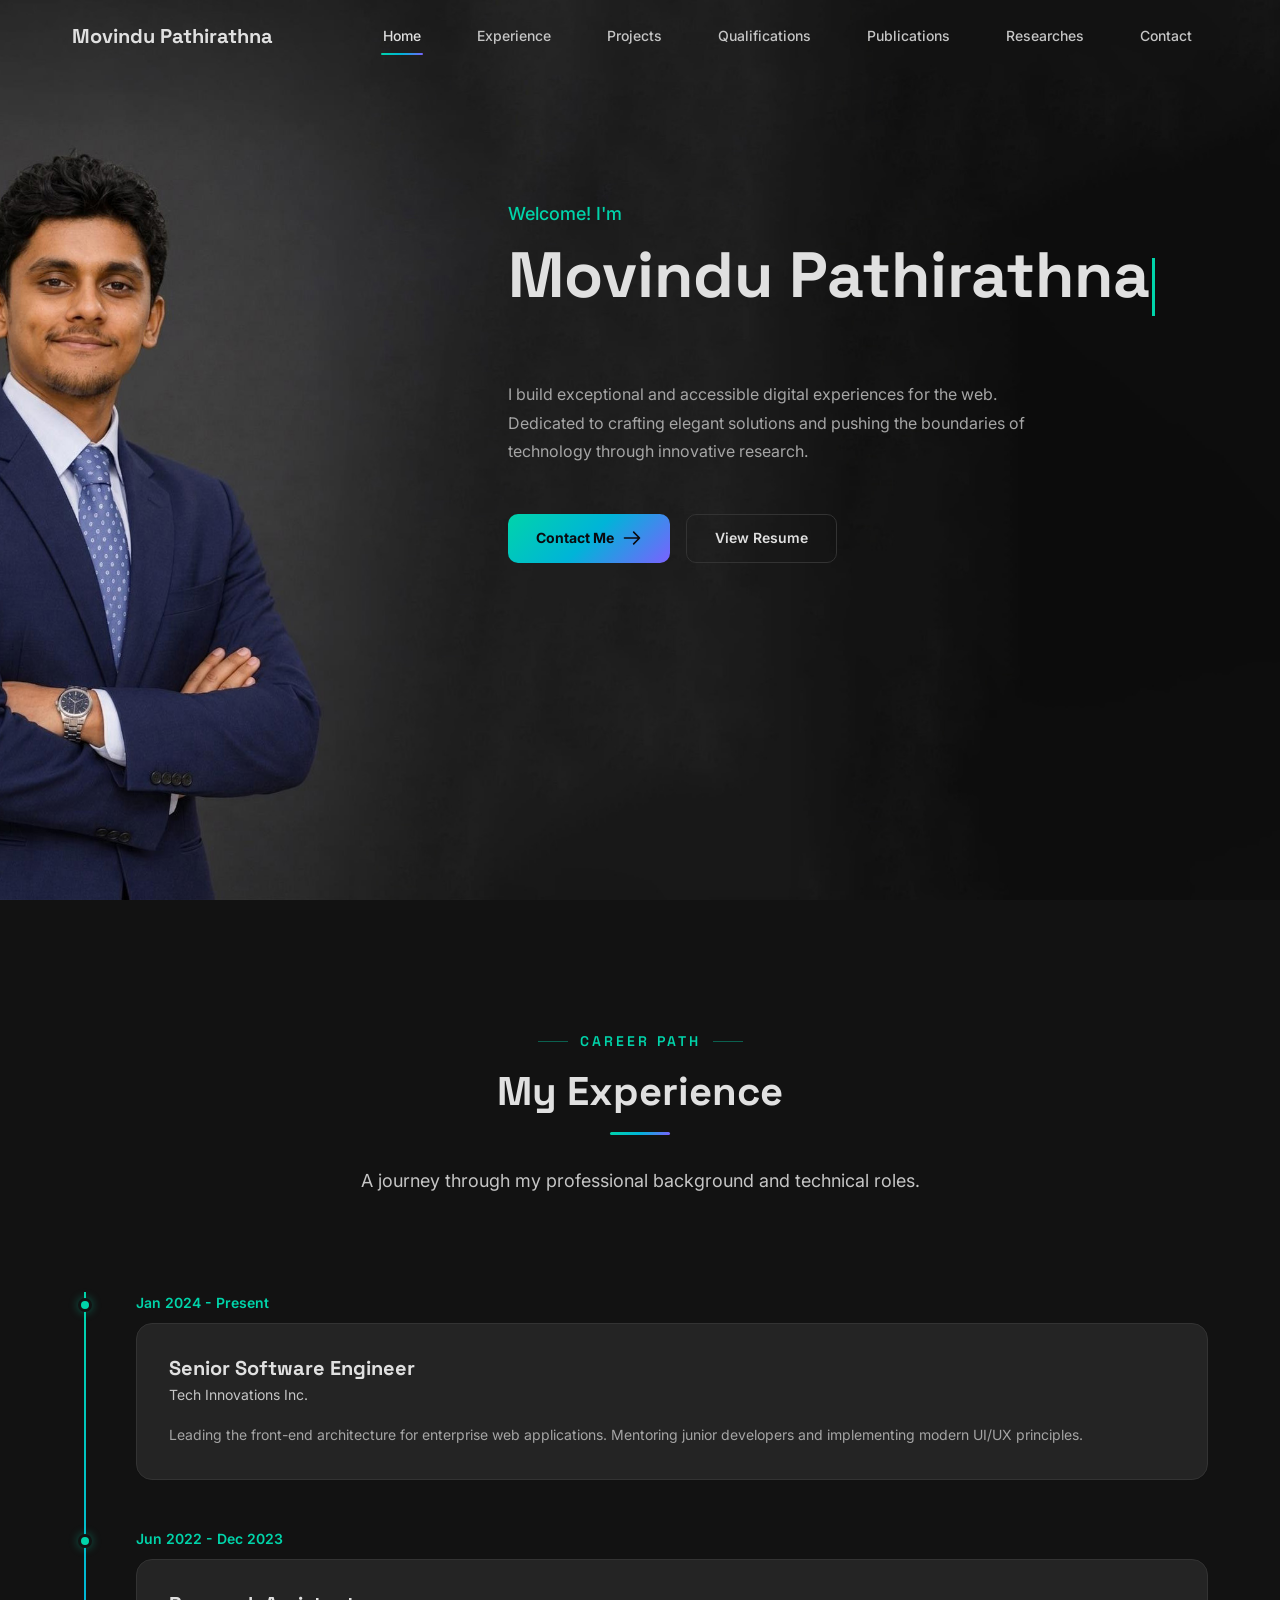
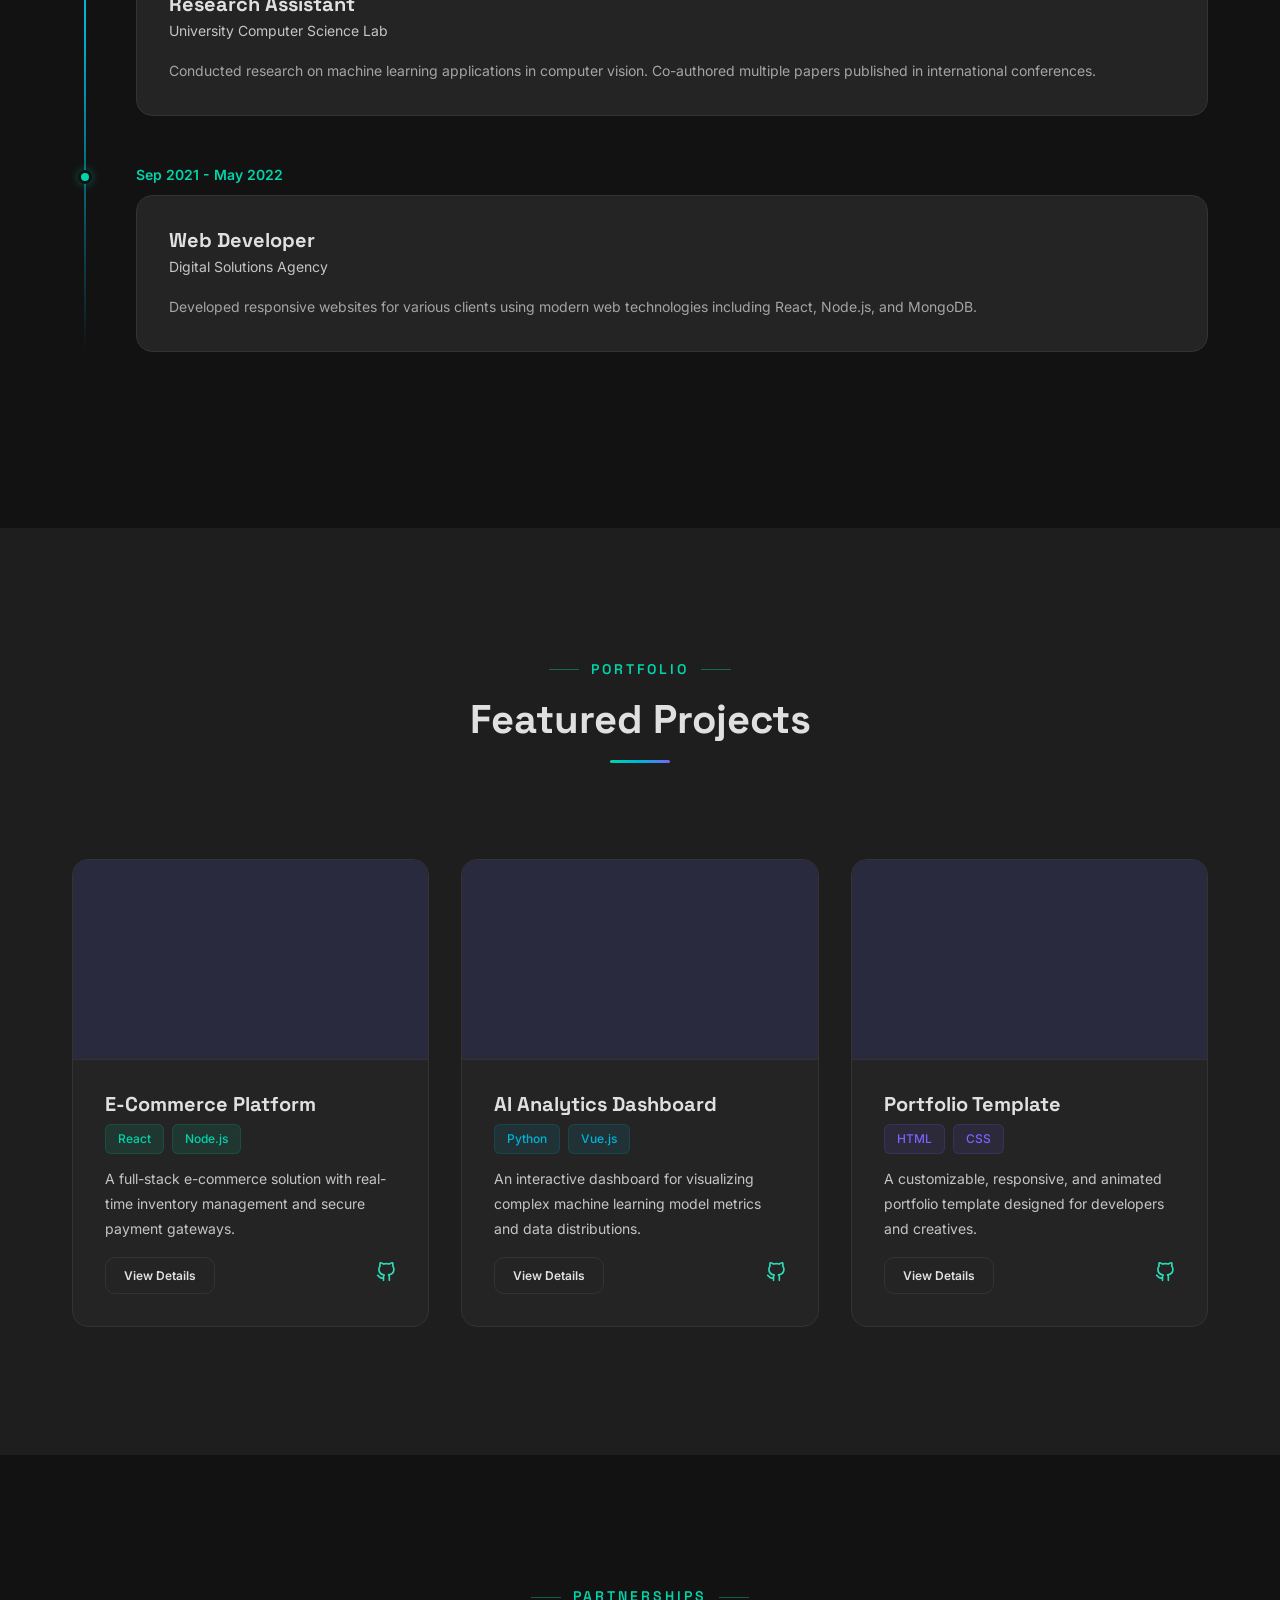
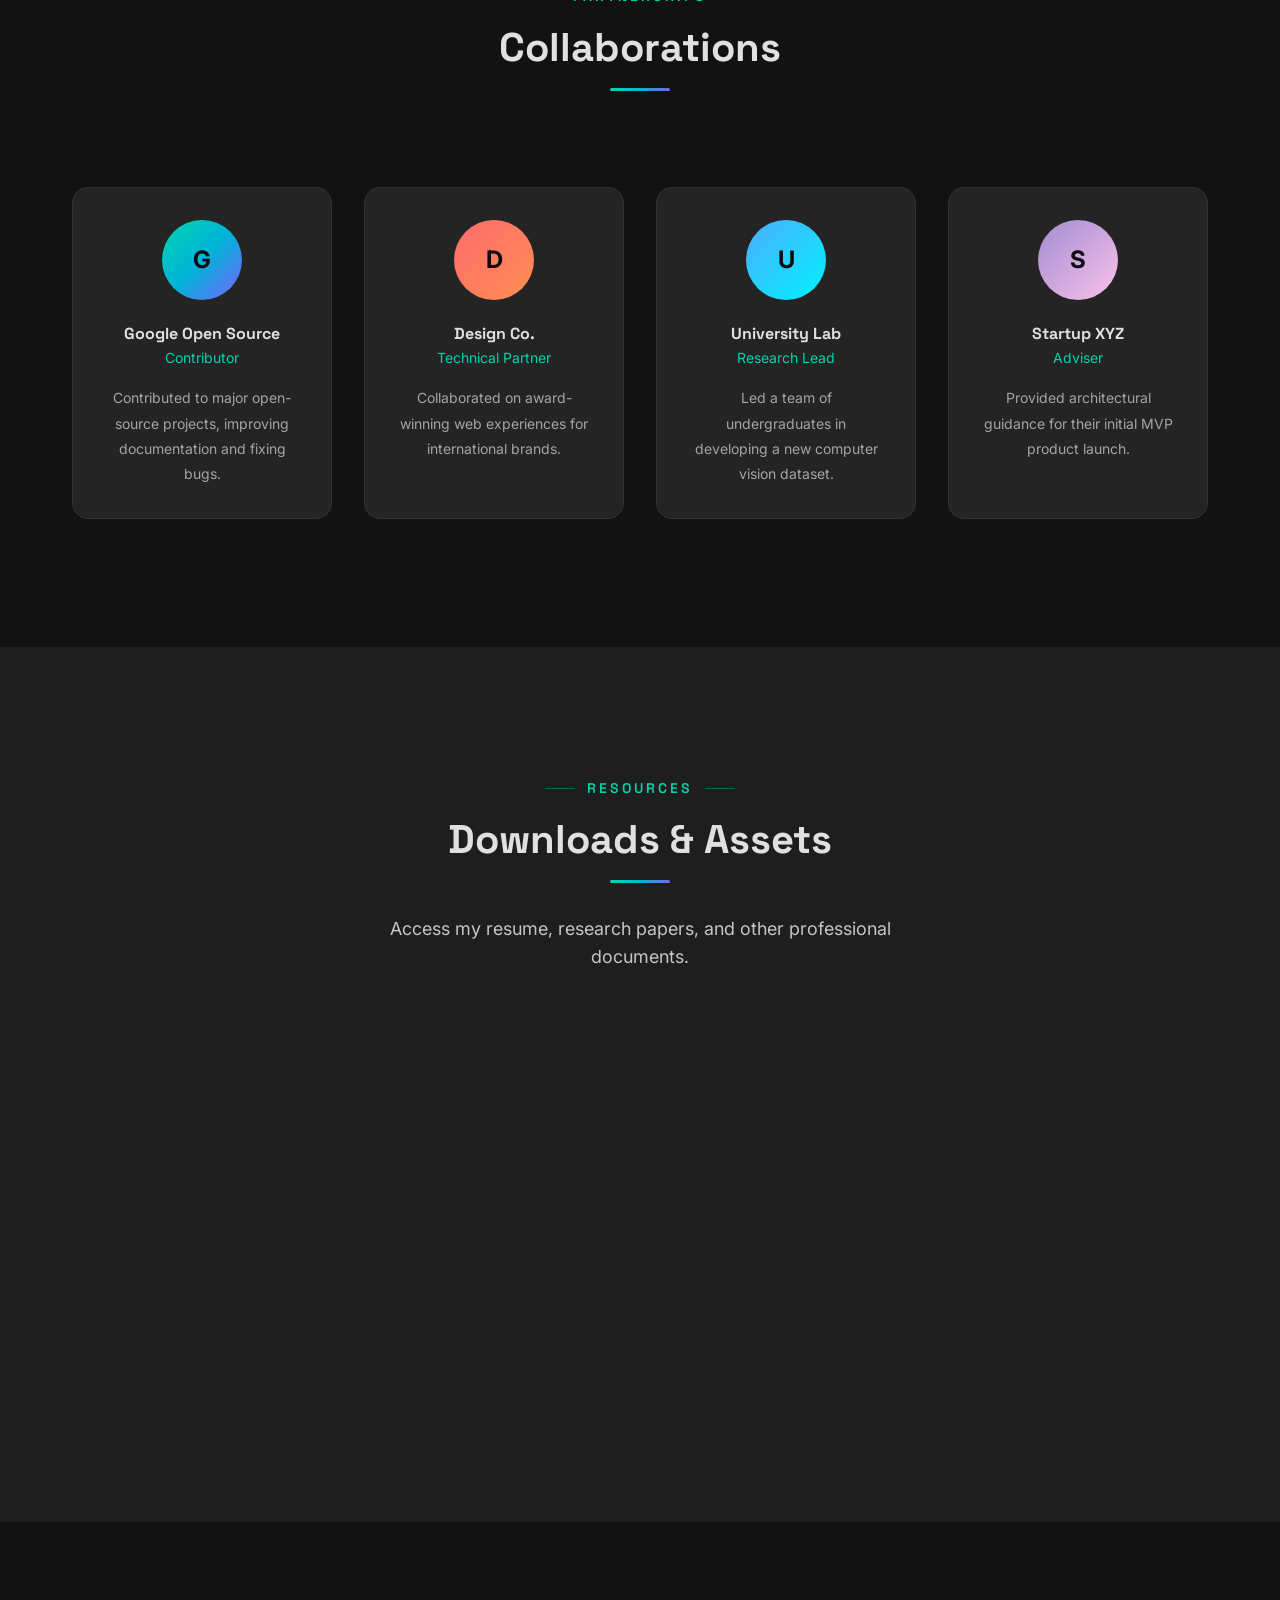
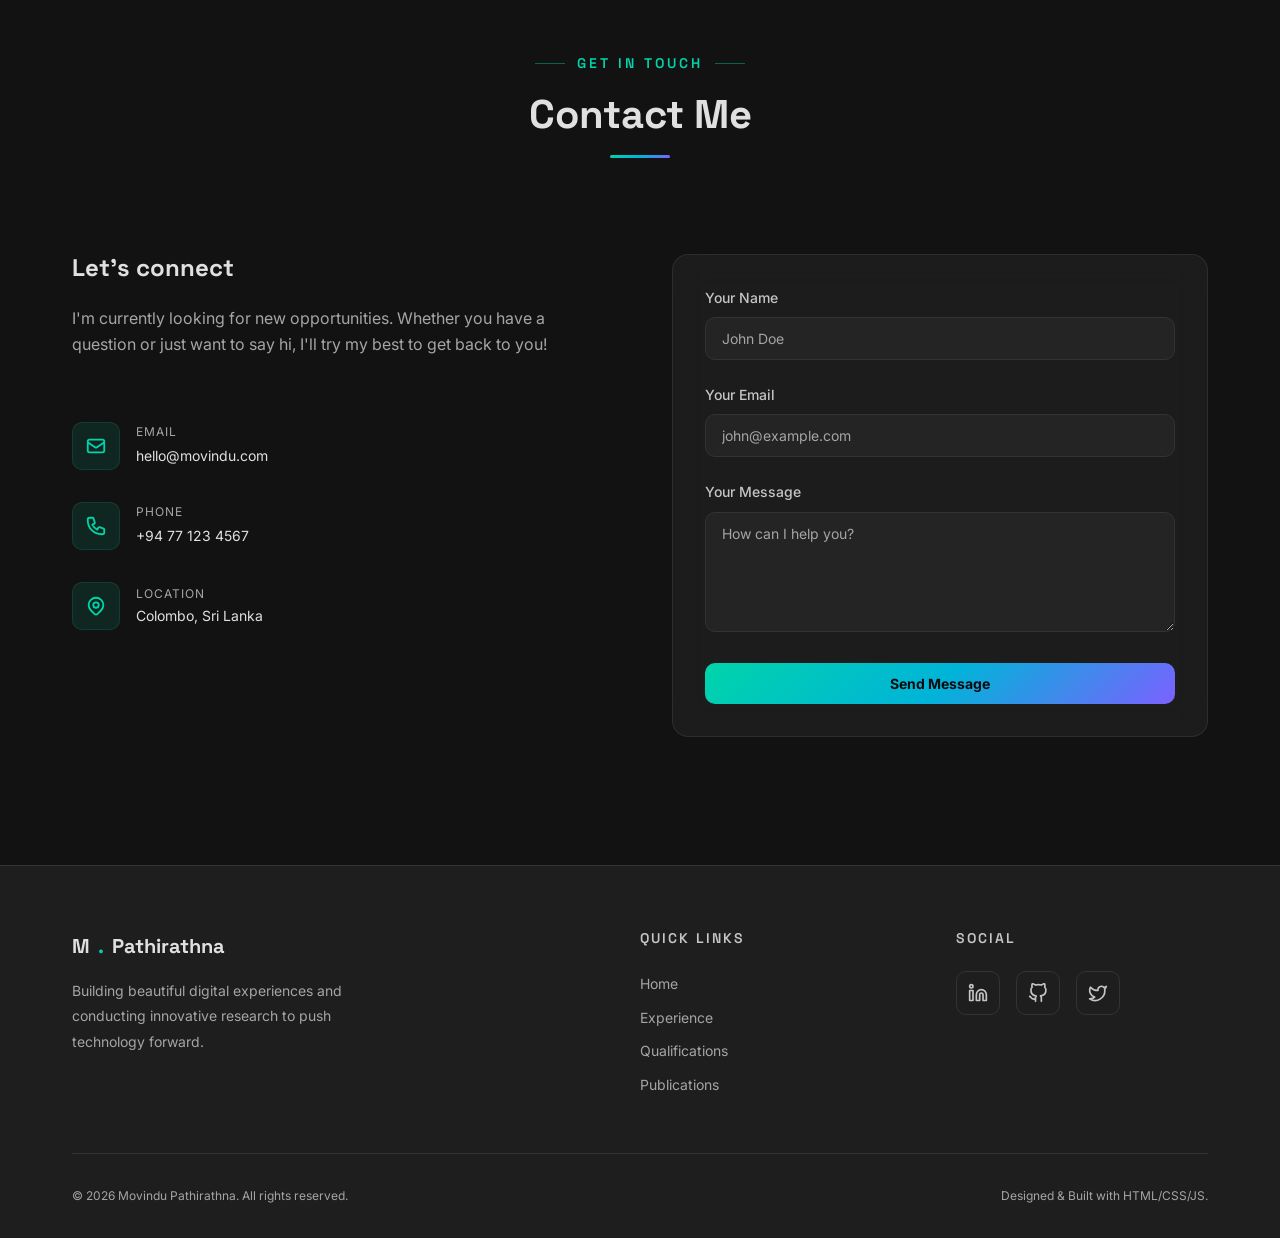
==== index.html @ 027b83a5 "1st commit" ====
<!DOCTYPE html>
<html lang="en">

<head>
    <meta charset="UTF-8">
    <meta name="viewport" content="width=device-width, initial-scale=1.0">
    <meta name="description" content="Movindu Pathirathna - Personal Portfolio">
    <title>MovinduPathirathna.me</title>

    <link rel="stylesheet" href="css/style.css">
    <link rel="stylesheet" href="css/animations.css">
    <link rel="stylesheet" href="css/responsive.css">
</head>

<body>
    <!-- Page Transition Overlay -->
    <div class="page-transition"></div>

    <!-- Navigation -->
    <nav class="navbar">
        <div class="container">
            <a href="index.html" class="nav-logo">
                Movindu Pathirathna
            </a>

            <div class="nav-links">
                <a href="#home" class="nav-link active">Home</a>
                <a href="#experience" class="nav-link">Experience</a>
                <a href="#projects" class="nav-link">Projects</a>
                <a href="qualifications.html" class="nav-link">Qualifications</a>
                <a href="publications.html" class="nav-link">Publications</a>
                <a href="researches.html" class="nav-link">Researches</a>
                <a href="#contact" class="nav-link">Contact</a>
            </div>

            <div class="nav-hamburger">
                <span></span>
                <span></span>
                <span></span>
            </div>
        </div>
    </nav>

    <!-- Mobile Navigation Menu -->
    <div class="nav-mobile">
        <a href="#home" class="nav-link">Home</a>
        <a href="#experience" class="nav-link">Experience</a>
        <a href="#projects" class="nav-link">Projects</a>
        <a href="qualifications.html" class="nav-link">Qualifications</a>
        <a href="publications.html" class="nav-link">Publications</a>
        <a href="researches.html" class="nav-link">Researches</a>
        <a href="#contact" class="nav-link">Contact</a>
    </div>

    <!-- Hero Section -->
    <section id="home" class="hero">
        <div class="container">

            <div class="hero-content">
                <div class="hero-greeting hero-entrance hero-entrance-delay-1">
                    Welcome! I'm
                </div>
                <h1 class="hero-name hero-entrance hero-entrance-delay-2">
                    <span class="typewriter" data-text="Movindu Pathirathna">Movindu<br> Pathirathna</span><span
                        class="cursor"></span>
                </h1>
                <h2 class="hero-tagline hero-entrance hero-entrance-delay-3 shimmer-text">
                    Software Engineer & Researcher
                </h2>
                <p class="hero-description hero-entrance hero-entrance-delay-4">
                    I build exceptional and accessible digital experiences for the web. Dedicated to crafting elegant
                    solutions and pushing the boundaries of technology through innovative research.
                </p>
                <div class="hero-actions hero-entrance hero-entrance-delay-5">
                    <a href="#contact" class="btn btn-primary">
                        Contact Me
                        <svg xmlns="http://www.w3.org/2000/svg" fill="none" viewBox="0 0 24 24" stroke="currentColor"
                            width="20" height="20">
                            <path stroke-linecap="round" stroke-linejoin="round" stroke-width="2"
                                d="M14 5l7 7m0 0l-7 7m7-7H3" />
                        </svg>
                    </a>
                    <a href="#downloads" class="btn btn-outline">
                        View Resume
                    </a>
                </div>
            </div>
        </div>
    </section>

    <!-- Experience Section -->
    <section id="experience" class="section">
        <div class="container">
            <div class="section-header reveal">
                <span class="section-label">Career Path</span>
                <h2 class="section-title">My Experience</h2>
                <div class="section-divider"></div>
                <p class="section-subtitle">A journey through my professional background and technical roles.</p>
            </div>

            <div class="timeline">
                <div class="timeline-item reveal delay-1">
                    <div class="timeline-dot"></div>
                    <div class="timeline-date">Jan 2024 - Present</div>
                    <div class="timeline-card glass-card">
                        <h3>Senior Software Engineer</h3>
                        <div class="subtitle">Tech Innovations Inc.</div>
                        <p>Leading the front-end architecture for enterprise web applications. Mentoring junior
                            developers and implementing modern UI/UX principles.</p>
                    </div>
                </div>

                <div class="timeline-item reveal delay-2">
                    <div class="timeline-dot"></div>
                    <div class="timeline-date">Jun 2022 - Dec 2023</div>
                    <div class="timeline-card glass-card">
                        <h3>Research Assistant</h3>
                        <div class="subtitle">University Computer Science Lab</div>
                        <p>Conducted research on machine learning applications in computer vision. Co-authored multiple
                            papers published in international conferences.</p>
                    </div>
                </div>

                <div class="timeline-item reveal delay-3">
                    <div class="timeline-dot"></div>
                    <div class="timeline-date">Sep 2021 - May 2022</div>
                    <div class="timeline-card glass-card">
                        <h3>Web Developer</h3>
                        <div class="subtitle">Digital Solutions Agency</div>
                        <p>Developed responsive websites for various clients using modern web technologies including
                            React, Node.js, and MongoDB.</p>
                    </div>
                </div>
            </div>
        </div>
    </section>

    <!-- Projects Section -->
    <section id="projects" class="section" style="background: var(--bg-secondary)">
        <div class="container">
            <div class="section-header reveal">
                <span class="section-label">Portfolio</span>
                <h2 class="section-title">Featured Projects</h2>
                <div class="section-divider"></div>
            </div>

            <div class="grid-3">
                <div class="project-card reveal delay-1">
                    <div class="project-card-image" style="background: #2a2a3e;"></div>
                    <div class="project-card-body">
                        <h3>E-Commerce Platform</h3>
                        <div class="tags" style="margin-bottom: 12px;">
                            <span class="tag">React</span>
                            <span class="tag">Node.js</span>
                        </div>
                        <p>A full-stack e-commerce solution with real-time inventory management and secure payment
                            gateways.</p>
                        <div class="project-card-footer">
                            <a href="#" class="btn btn-sm btn-outline">View Details</a>
                            <a href="#" class="text-accent" title="GitHub"><svg xmlns="http://www.w3.org/2000/svg"
                                    width="20" height="20" viewBox="0 0 24 24" fill="none" stroke="currentColor"
                                    stroke-width="2" stroke-linecap="round" stroke-linejoin="round">
                                    <path
                                        d="M9 19c-5 1.5-5-2.5-7-3m14 6v-3.87a3.37 3.37 0 0 0-.94-2.61c3.14-.35 6.44-1.54 6.44-7A5.44 5.44 0 0 0 20 4.77 5.07 5.07 0 0 0 19.91 1S18.73.65 16 2.48a13.38 13.38 0 0 0-7 0C6.27.65 5.09 1 5.09 1A5.07 5.07 0 0 0 5 4.77a5.44 5.44 0 0 0-1.5 3.78c0 5.42 3.3 6.61 6.44 7A3.37 3.37 0 0 0 9 18.13V22">
                                    </path>
                                </svg></a>
                        </div>
                    </div>
                </div>

                <div class="project-card reveal delay-2">
                    <div class="project-card-image" style="background: #2a2a3e;"></div>
                    <div class="project-card-body">
                        <h3>AI Analytics Dashboard</h3>
                        <div class="tags" style="margin-bottom: 12px;">
                            <span class="tag tag-secondary">Python</span>
                            <span class="tag tag-secondary">Vue.js</span>
                        </div>
                        <p>An interactive dashboard for visualizing complex machine learning model metrics and data
                            distributions.</p>
                        <div class="project-card-footer">
                            <a href="#" class="btn btn-sm btn-outline">View Details</a>
                            <a href="#" class="text-accent" title="GitHub"><svg xmlns="http://www.w3.org/2000/svg"
                                    width="20" height="20" viewBox="0 0 24 24" fill="none" stroke="currentColor"
                                    stroke-width="2" stroke-linecap="round" stroke-linejoin="round">
                                    <path
                                        d="M9 19c-5 1.5-5-2.5-7-3m14 6v-3.87a3.37 3.37 0 0 0-.94-2.61c3.14-.35 6.44-1.54 6.44-7A5.44 5.44 0 0 0 20 4.77 5.07 5.07 0 0 0 19.91 1S18.73.65 16 2.48a13.38 13.38 0 0 0-7 0C6.27.65 5.09 1 5.09 1A5.07 5.07 0 0 0 5 4.77a5.44 5.44 0 0 0-1.5 3.78c0 5.42 3.3 6.61 6.44 7A3.37 3.37 0 0 0 9 18.13V22">
                                    </path>
                                </svg></a>
                        </div>
                    </div>
                </div>

                <div class="project-card reveal delay-3">
                    <div class="project-card-image" style="background: #2a2a3e;"></div>
                    <div class="project-card-body">
                        <h3>Portfolio Template</h3>
                        <div class="tags" style="margin-bottom: 12px;">
                            <span class="tag tag-tertiary">HTML</span>
                            <span class="tag tag-tertiary">CSS</span>
                        </div>
                        <p>A customizable, responsive, and animated portfolio template designed for developers and
                            creatives.</p>
                        <div class="project-card-footer">
                            <a href="#" class="btn btn-sm btn-outline">View Details</a>
                            <a href="#" class="text-accent" title="GitHub"><svg xmlns="http://www.w3.org/2000/svg"
                                    width="20" height="20" viewBox="0 0 24 24" fill="none" stroke="currentColor"
                                    stroke-width="2" stroke-linecap="round" stroke-linejoin="round">
                                    <path
                                        d="M9 19c-5 1.5-5-2.5-7-3m14 6v-3.87a3.37 3.37 0 0 0-.94-2.61c3.14-.35 6.44-1.54 6.44-7A5.44 5.44 0 0 0 20 4.77 5.07 5.07 0 0 0 19.91 1S18.73.65 16 2.48a13.38 13.38 0 0 0-7 0C6.27.65 5.09 1 5.09 1A5.07 5.07 0 0 0 5 4.77a5.44 5.44 0 0 0-1.5 3.78c0 5.42 3.3 6.61 6.44 7A3.37 3.37 0 0 0 9 18.13V22">
                                    </path>
                                </svg></a>
                        </div>
                    </div>
                </div>
            </div>
        </div>
    </section>

    <!-- Collaborations Section -->
    <section id="collaborations" class="section">
        <div class="container">
            <div class="section-header reveal">
                <span class="section-label">Partnerships</span>
                <h2 class="section-title">Collaborations</h2>
                <div class="section-divider"></div>
            </div>

            <div class="grid-4">
                <div class="collab-card reveal delay-1">
                    <div class="collab-avatar">G</div>
                    <h4>Google Open Source</h4>
                    <div class="role">Contributor</div>
                    <p>Contributed to major open-source projects, improving documentation and fixing bugs.</p>
                </div>
                <div class="collab-card reveal delay-2">
                    <div class="collab-avatar" style="background: linear-gradient(135deg, #FF6B6B, #FF8E53)">D</div>
                    <h4>Design Co.</h4>
                    <div class="role">Technical Partner</div>
                    <p>Collaborated on award-winning web experiences for international brands.</p>
                </div>
                <div class="collab-card reveal delay-3">
                    <div class="collab-avatar" style="background: linear-gradient(135deg, #4facfe, #00f2fe)">U</div>
                    <h4>University Lab</h4>
                    <div class="role">Research Lead</div>
                    <p>Led a team of undergraduates in developing a new computer vision dataset.</p>
                </div>
                <div class="collab-card reveal delay-4">
                    <div class="collab-avatar" style="background: linear-gradient(135deg, #a18cd1, #fbc2eb)">S</div>
                    <h4>Startup XYZ</h4>
                    <div class="role">Adviser</div>
                    <p>Provided architectural guidance for their initial MVP product launch.</p>
                </div>
            </div>
        </div>
    </section>

    <!-- Downloads Section -->
    <section id="downloads" class="section" style="background: var(--bg-secondary)">
        <div class="container">
            <div class="section-header reveal">
                <span class="section-label">Resources</span>
                <h2 class="section-title">Downloads & Assets</h2>
                <div class="section-divider"></div>
                <p class="section-subtitle">Access my resume, research papers, and other professional documents.</p>
            </div>

            <div class="downloads-grid" id="downloads-list">
                <!-- Populated by JS -->
            </div>
        </div>
    </section>

    <!-- Contact Section -->
    <section id="contact" class="section">
        <div class="container">
            <div class="section-header reveal">
                <span class="section-label">Get In Touch</span>
                <h2 class="section-title">Contact Me</h2>
                <div class="section-divider"></div>
            </div>

            <div class="contact-grid">
                <div class="contact-info reveal-left">
                    <h3 style="font-size: var(--fs-xl); margin-bottom: var(--space-lg);">Let's connect</h3>
                    <p style="color: var(--text-muted); margin-bottom: var(--space-2xl);">
                        I'm currently looking for new opportunities. Whether you have a question or just want to say hi,
                        I'll try my best to get back to you!
                    </p>

                    <div class="contact-info-item">
                        <div class="contact-icon">
                            <svg xmlns="http://www.w3.org/2000/svg" fill="none" viewBox="0 0 24 24"
                                stroke="currentColor">
                                <path stroke-linecap="round" stroke-linejoin="round" stroke-width="2"
                                    d="M3 8l7.89 5.26a2 2 0 002.22 0L21 8M5 19h14a2 2 0 002-2V7a2 2 0 00-2-2H5a2 2 0 00-2 2v10a2 2 0 002 2z" />
                            </svg>
                        </div>
                        <div>
                            <div class="label">Email</div>
                            <a href="mailto:hello@movindu.com" class="value slide-underline">hello@movindu.com</a>
                        </div>
                    </div>

                    <div class="contact-info-item">
                        <div class="contact-icon">
                            <svg xmlns="http://www.w3.org/2000/svg" fill="none" viewBox="0 0 24 24"
                                stroke="currentColor">
                                <path stroke-linecap="round" stroke-linejoin="round" stroke-width="2"
                                    d="M3 5a2 2 0 012-2h3.28a1 1 0 01.948.684l1.498 4.493a1 1 0 01-.502 1.21l-2.257 1.13a11.042 11.042 0 005.516 5.516l1.13-2.257a1 1 0 011.21-.502l4.493 1.498a1 1 0 01.684.949V19a2 2 0 01-2 2h-1C9.716 21 3 14.284 3 6V5z" />
                            </svg>
                        </div>
                        <div>
                            <div class="label">Phone</div>
                            <a href="tel:+94771234567" class="value slide-underline">+94 77 123 4567</a>
                        </div>
                    </div>

                    <div class="contact-info-item">
                        <div class="contact-icon">
                            <svg xmlns="http://www.w3.org/2000/svg" fill="none" viewBox="0 0 24 24"
                                stroke="currentColor">
                                <path stroke-linecap="round" stroke-linejoin="round" stroke-width="2"
                                    d="M17.657 16.657L13.414 20.9a1.998 1.998 0 01-2.827 0l-4.244-4.243a8 8 0 1111.314 0z" />
                                <path stroke-linecap="round" stroke-linejoin="round" stroke-width="2"
                                    d="M15 11a3 3 0 11-6 0 3 3 0 016 0z" />
                            </svg>
                        </div>
                        <div>
                            <div class="label">Location</div>
                            <div class="value">Colombo, Sri Lanka</div>
                        </div>
                    </div>
                </div>

                <div class="contact-form-container reveal-right glass-card">
                    <form id="contactForm">
                        <div class="form-group">
                            <label for="name">Your Name</label>
                            <input type="text" id="name" class="form-control" placeholder="John Doe" required>
                        </div>
                        <div class="form-group">
                            <label for="email">Your Email</label>
                            <input type="email" id="email" class="form-control" placeholder="john@example.com" required>
                        </div>
                        <div class="form-group">
                            <label for="message">Your Message</label>
                            <textarea id="message" class="form-control" placeholder="How can I help you?"
                                required></textarea>
                        </div>
                        <button type="button" class="btn btn-primary" style="width: 100%;">Send Message</button>
                    </form>
                </div>
            </div>
        </div>
    </section>

    <!-- Footer -->
    <footer class="footer">
        <div class="container">
            <div class="footer-grid">
                <div class="footer-brand">
                    <a href="#" class="nav-logo">M<span class="logo-accent">.</span>Pathirathna</a>
                    <p>Building beautiful digital experiences and conducting innovative research to push technology
                        forward.</p>
                </div>
                <div>
                    <h4>Quick Links</h4>
                    <ul class="footer-links">
                        <li><a href="#home">Home</a></li>
                        <li><a href="#experience">Experience</a></li>
                        <li><a href="qualifications.html">Qualifications</a></li>
                        <li><a href="publications.html">Publications</a></li>
                    </ul>
                </div>
                <div>
                    <h4>Social</h4>
                    <div class="social-links" style="margin-top: var(--space-sm);">
                        <a href="#" class="social-link" title="LinkedIn">
                            <svg xmlns="http://www.w3.org/2000/svg" width="20" height="20" viewBox="0 0 24 24"
                                fill="none" stroke="currentColor" stroke-width="2" stroke-linecap="round"
                                stroke-linejoin="round">
                                <path
                                    d="M16 8a6 6 0 0 1 6 6v7h-4v-7a2 2 0 0 0-2-2 2 2 0 0 0-2 2v7h-4v-7a6 6 0 0 1 6-6z">
                                </path>
                                <rect x="2" y="9" width="4" height="12"></rect>
                                <circle cx="4" cy="4" r="2"></circle>
                            </svg>
                        </a>
                        <a href="#" class="social-link" title="GitHub">
                            <svg xmlns="http://www.w3.org/2000/svg" width="20" height="20" viewBox="0 0 24 24"
                                fill="none" stroke="currentColor" stroke-width="2" stroke-linecap="round"
                                stroke-linejoin="round">
                                <path
                                    d="M9 19c-5 1.5-5-2.5-7-3m14 6v-3.87a3.37 3.37 0 0 0-.94-2.61c3.14-.35 6.44-1.54 6.44-7A5.44 5.44 0 0 0 20 4.77 5.07 5.07 0 0 0 19.91 1S18.73.65 16 2.48a13.38 13.38 0 0 0-7 0C6.27.65 5.09 1 5.09 1A5.07 5.07 0 0 0 5 4.77a5.44 5.44 0 0 0-1.5 3.78c0 5.42 3.3 6.61 6.44 7A3.37 3.37 0 0 0 9 18.13V22">
                                </path>
                            </svg>
                        </a>
                        <a href="#" class="social-link" title="Twitter">
                            <svg xmlns="http://www.w3.org/2000/svg" width="20" height="20" viewBox="0 0 24 24"
                                fill="none" stroke="currentColor" stroke-width="2" stroke-linecap="round"
                                stroke-linejoin="round">
                                <path
                                    d="M22 4s-.7 2.1-2 3.4c1.6 10-9.4 17.3-18 11.6 2.2.1 4.4-.6 6-2C3 15.5.5 9.6 3 5c2.2 2.6 5.6 4.1 9 4-.9-4.2 4-6.6 7-3.8 1.1 0 3-1.2 3-1.2z">
                                </path>
                            </svg>
                        </a>
                    </div>
                </div>
            </div>
            <div class="footer-bottom">
                <p>&copy; 2026 Movindu Pathirathna. All rights reserved.</p>
                <p>Designed & Built with HTML/CSS/JS.</p>
            </div>
        </div>
    </footer>

    <!-- Back to Top -->
    <div class="back-to-top">
        <svg xmlns="http://www.w3.org/2000/svg" fill="none" viewBox="0 0 24 24" stroke="currentColor">
            <path stroke-linecap="round" stroke-linejoin="round" stroke-width="2" d="M5 15l7-7 7 7" />
        </svg>
    </div>

    <!-- Scripts -->
    <script src="js/main.js"></script>
    <script src="js/downloads.js"></script>
</body>

</html>
---- css/style.css ----
/* ================================================
   DESIGN SYSTEM — Movindu Pathirathna Portfolio
   ================================================ */

/* ---------- Google Fonts ---------- */
@import url('https://fonts.googleapis.com/css2?family=Inter:wght@300;400;500;600;700&family=Space+Grotesk:wght@400;500;600;700&display=swap');

/* ---------- CSS Custom Properties ---------- */
:root {
  /* Colors — Dark Grey Theme */
  --bg-primary: #121212;
  --bg-secondary: #1e1e1e;
  --bg-card: #242424;
  --bg-card-hover: #2c2c2c;
  --bg-glass: rgba(36, 36, 36, 0.6);
  --bg-glass-border: rgba(255, 255, 255, 0.08);

  --border-primary: #333333;
  --border-hover: #404040;
  --border-accent: rgba(0, 212, 170, 0.3);

  --accent-primary: #00d4aa;
  --accent-secondary: #00b4d8;
  --accent-tertiary: #7b61ff;
  --accent-gradient: linear-gradient(135deg, #00d4aa 0%, #00b4d8 50%, #7b61ff 100%);
  --accent-gradient-hover: linear-gradient(135deg, #00e8bb 0%, #00c8ec 50%, #8f77ff 100%);
  --accent-glow: rgba(0, 212, 170, 0.15);
  --accent-glow-strong: rgba(0, 212, 170, 0.35);

  --text-primary: #e0e0e0;
  --text-secondary: #c5c5c5;
  --text-muted: #a5a5a5;
  --text-accent: #2cdab7;

  /* Typography */
  --font-body: 'Inter', -apple-system, BlinkMacSystemFont, 'Segoe UI', sans-serif;
  --font-heading: 'Space Grotesk', 'Inter', sans-serif;

  --fs-xs: 0.75rem;
  --fs-sm: 0.875rem;
  --fs-base: 1rem;
  --fs-md: 1.125rem;
  --fs-lg: 1.25rem;
  --fs-xl: 1.5rem;
  --fs-2xl: 2rem;
  --fs-3xl: 2.5rem;
  --fs-4xl: 3.25rem;
  --fs-5xl: 4rem;

  --fw-light: 300;
  --fw-regular: 400;
  --fw-medium: 500;
  --fw-semibold: 600;
  --fw-bold: 700;

  --lh-tight: 1.2;
  --lh-normal: 1.6;
  --lh-relaxed: 1.8;

  /* Spacing */
  --space-xs: 0.25rem;
  --space-sm: 0.5rem;
  --space-md: 1rem;
  --space-lg: 1.5rem;
  --space-xl: 2rem;
  --space-2xl: 3rem;
  --space-3xl: 4rem;
  --space-4xl: 6rem;
  --space-5xl: 8rem;

  /* Border Radius */
  --radius-sm: 6px;
  --radius-md: 10px;
  --radius-lg: 16px;
  --radius-xl: 24px;
  --radius-full: 50%;

  /* Shadows */
  --shadow-sm: 0 2px 8px rgba(0, 0, 0, 0.3);
  --shadow-md: 0 4px 16px rgba(0, 0, 0, 0.4);
  --shadow-lg: 0 8px 32px rgba(0, 0, 0, 0.5);
  --shadow-glow: 0 0 20px rgba(0, 212, 170, 0.15);
  --shadow-glow-strong: 0 0 40px rgba(0, 212, 170, 0.25);

  /* Transitions */
  --transition-fast: 0.2s cubic-bezier(0.4, 0, 0.2, 1);
  --transition-base: 0.3s cubic-bezier(0.4, 0, 0.2, 1);
  --transition-slow: 0.5s cubic-bezier(0.4, 0, 0.2, 1);
  --transition-spring: 0.6s cubic-bezier(0.34, 1.56, 0.64, 1);

  /* Z-index layers */
  --z-base: 1;
  --z-dropdown: 10;
  --z-sticky: 50;
  --z-overlay: 100;
  --z-modal: 200;
  --z-toast: 300;

  /* Layout */
  --container-max: 1200px;
  --nav-height: 72px;
}

/* ---------- Reset & Base ---------- */
*,
*::before,
*::after {
  margin: 0;
  padding: 0;
  box-sizing: border-box;
}

html {
  scroll-behavior: smooth;
  scroll-padding-top: var(--nav-height);
}

body {
  font-family: var(--font-body);
  font-size: var(--fs-base);
  font-weight: var(--fw-regular);
  line-height: var(--lh-normal);
  color: var(--text-primary);
  background-color: var(--bg-primary);
  -webkit-font-smoothing: antialiased;
  -moz-osx-font-smoothing: grayscale;
  overflow-x: hidden;
}

a {
  color: var(--text-accent);
  text-decoration: none;
  transition: color var(--transition-fast);
}

a:hover {
  color: var(--accent-secondary);
}

img {
  max-width: 100%;
  height: auto;
  display: block;
}

ul,
ol {
  list-style: none;
}

button {
  cursor: pointer;
  font-family: inherit;
  border: none;
  background: none;
  color: inherit;
}

input,
textarea {
  font-family: inherit;
  font-size: inherit;
  color: inherit;
  background: none;
  border: none;
  outline: none;
}

::selection {
  background: rgba(0, 212, 170, 0.3);
  color: #fff;
}

::-webkit-scrollbar {
  width: 8px;
}

::-webkit-scrollbar-track {
  background: var(--bg-secondary);
}

::-webkit-scrollbar-thumb {
  background: var(--border-primary);
  border-radius: 4px;
}

::-webkit-scrollbar-thumb:hover {
  background: var(--border-hover);
}

/* ---------- Container ---------- */
.container {
  width: 100%;
  max-width: var(--container-max);
  margin: 0 auto;
  padding: 0 var(--space-xl);
}

/* ---------- Section ---------- */
.section {
  padding: var(--space-5xl) 0;
  position: relative;
}

.section-header {
  text-align: center;
  margin-bottom: var(--space-4xl);
}

.section-label {
  display: inline-block;
  font-family: var(--font-heading);
  font-size: var(--fs-sm);
  font-weight: var(--fw-semibold);
  text-transform: uppercase;
  letter-spacing: 3px;
  color: var(--accent-primary);
  margin-bottom: var(--space-md);
  position: relative;
}

.section-label::before,
.section-label::after {
  content: '';
  position: absolute;
  top: 50%;
  width: 30px;
  height: 1px;
  background: var(--accent-primary);
  opacity: 0.4;
}

.section-label::before {
  right: calc(100% + 12px);
}

.section-label::after {
  left: calc(100% + 12px);
}

.section-title {
  font-family: var(--font-heading);
  font-size: var(--fs-3xl);
  font-weight: var(--fw-bold);
  line-height: var(--lh-tight);
  color: var(--text-primary);
  margin-bottom: var(--space-md);
}

.section-subtitle {
  font-size: var(--fs-md);
  color: var(--text-secondary);
  max-width: 600px;
  margin: 0 auto;
}

/* ---------- Typography ---------- */
h1,
h2,
h3,
h4,
h5,
h6 {
  font-family: var(--font-heading);
  font-weight: var(--fw-bold);
  line-height: var(--lh-tight);
}

.gradient-text {
  background: var(--accent-gradient);
  -webkit-background-clip: text;
  -webkit-text-fill-color: transparent;
  background-clip: text;
}

/* ---------- Navigation ---------- */
.navbar {
  position: fixed;
  top: 0;
  left: 0;
  right: 0;
  height: var(--nav-height);
  z-index: var(--z-sticky);
  transition: background var(--transition-base), box-shadow var(--transition-base);
}

.navbar.scrolled {
  background: rgba(10, 10, 15, 0.85);
  backdrop-filter: blur(20px);
  -webkit-backdrop-filter: blur(20px);
  box-shadow: 0 1px 0 var(--bg-glass-border);
}

.navbar .container {
  display: flex;
  align-items: center;
  justify-content: space-between;
  height: 100%;
}

.nav-logo {
  font-family: var(--font-heading);
  font-size: var(--fs-lg);
  font-weight: var(--fw-bold);
  color: var(--text-primary);
  display: flex;
  align-items: center;
  gap: var(--space-sm);
}

.nav-logo .logo-accent {
  color: var(--accent-primary);
}

.nav-links {
  display: flex;
  align-items: center;
  gap: var(--space-lg);
}

.nav-link {
  font-size: var(--fs-sm);
  font-weight: var(--fw-medium);
  color: var(--text-secondary);
  padding: var(--space-sm) var(--space-md);
  border-radius: var(--radius-sm);
  position: relative;
  transition: color var(--transition-fast);
}

.nav-link::after {
  content: '';
  position: absolute;
  bottom: 0;
  left: 50%;
  width: 0;
  height: 2px;
  background: var(--accent-gradient);
  transition: width var(--transition-base), left var(--transition-base);
  border-radius: 1px;
}

.nav-link:hover,
.nav-link.active {
  color: var(--text-primary);
}

.nav-link:hover::after,
.nav-link.active::after {
  width: 60%;
  left: 20%;
}

/* Hamburger */
.nav-hamburger {
  display: none;
  flex-direction: column;
  gap: 5px;
  padding: var(--space-sm);
  cursor: pointer;
  z-index: var(--z-overlay);
}

.nav-hamburger span {
  display: block;
  width: 24px;
  height: 2px;
  background: var(--text-primary);
  border-radius: 2px;
  transition: transform var(--transition-base), opacity var(--transition-fast);
}

.nav-hamburger.active span:nth-child(1) {
  transform: rotate(45deg) translate(5px, 5px);
}

.nav-hamburger.active span:nth-child(2) {
  opacity: 0;
}

.nav-hamburger.active span:nth-child(3) {
  transform: rotate(-45deg) translate(5px, -5px);
}

/* Mobile menu */
.nav-mobile {
  display: none;
  position: fixed;
  top: 0;
  left: 0;
  right: 0;
  bottom: 0;
  background: rgba(10, 10, 15, 0.95);
  backdrop-filter: blur(20px);
  -webkit-backdrop-filter: blur(20px);
  z-index: var(--z-overlay);
  flex-direction: column;
  align-items: center;
  justify-content: center;
  gap: var(--space-xl);
  opacity: 0;
  pointer-events: none;
  transition: opacity var(--transition-base);
}

.nav-mobile.open {
  opacity: 1;
  pointer-events: all;
}

.nav-mobile .nav-link {
  font-size: var(--fs-xl);
}

/* ---------- Hero Section ---------- */
.hero {
  min-height: 100vh;
  display: relative;
  align-items: center;
  padding-top: var(--nav-height);
  position: relative;
  overflow: hidden;
  background-image: url('../assets/images/profile black.jpg');
  background-size: cover;
  background-position: center top;
  background-repeat: no-repeat;
}

.hero .container {
  position:relative;
  z-index: var(--z-base);
  display: flex;
  align-items: center;
  justify-content: flex-end;
}

.hero-content {
  width: 700px;
  flex-shrink: 0;
  background: transparent;
  border: none;
  padding-top: var(--space-5xl);
}

.hero-greeting {
  font-size: var(--fs-md);
  color: var(--accent-primary);
  font-weight: var(--fw-medium);
  margin-bottom: var(--space-sm);
  display: flex;
  align-items: center;
  gap: var(--space-sm);
}

.hero-name {
  font-family: var(--font-heading);
  font-size: var(--fs-5xl);
  font-weight: var(--fw-bold);
  line-height: var(--lh-tight);
  margin-bottom: var(--space-md);
}

.hero-name .typewriter {
  display: inline;
}

.hero-name .cursor {
  display: inline-block;
  width: 3px;
  height: 0.9em;
  background: var(--accent-primary);
  margin-left: 2px;
  animation: blink 1s step-end infinite;
  vertical-align: text-bottom;
}

@keyframes blink {

  0%,
  50% {
    opacity: 1;
  }

  51%,
  100% {
    opacity: 0;
  }
}

.hero-tagline {
  font-size: var(--fs-lg);
  color: var(--text-secondary);
  margin-bottom: var(--space-lg);
  max-width: 520px;
}

.hero-description {
  font-size: var(--fs-base);
  color: var(--text-muted);
  line-height: var(--lh-relaxed);
  margin-bottom: var(--space-2xl);
  max-width: 520px;
}

.hero-actions {
  display: flex;
  gap: var(--space-md);
  flex-wrap: wrap;
}

/* ---------- Buttons ---------- */
.btn {
  display: inline-flex;
  align-items: center;
  justify-content: center;
  gap: var(--space-sm);
  padding: 12px 28px;
  font-size: var(--fs-sm);
  font-weight: var(--fw-semibold);
  border-radius: var(--radius-md);
  transition: all var(--transition-base);
  position: relative;
  overflow: hidden;
}

.btn::before {
  content: '';
  position: absolute;
  top: 50%;
  left: 50%;
  width: 0;
  height: 0;
  border-radius: var(--radius-full);
  background: rgba(255, 255, 255, 0.15);
  transition: width 0.6s ease, height 0.6s ease;
  transform: translate(-50%, -50%);
}

.btn:active::before {
  width: 300px;
  height: 300px;
}

.btn-primary {
  background: var(--accent-gradient);
  color: #0a0a0f;
  font-weight: var(--fw-bold);
}

.btn-primary:hover {
  background: var(--accent-gradient-hover);
  box-shadow: var(--shadow-glow-strong);
  transform: translateY(-2px);
  color: #0a0a0f;
}

.btn-outline {
  border: 1px solid var(--border-primary);
  color: var(--text-primary);
  background: transparent;
}

.btn-outline:hover {
  border-color: var(--accent-primary);
  color: var(--accent-primary);
  box-shadow: var(--shadow-glow);
  transform: translateY(-2px);
}

.btn-sm {
  padding: 8px 18px;
  font-size: var(--fs-xs);
}

.btn-icon {
  width: 44px;
  height: 44px;
  padding: 0;
  border-radius: var(--radius-md);
  border: 1px solid var(--border-primary);
  display: inline-flex;
  align-items: center;
  justify-content: center;
}

.btn-icon:hover {
  border-color: var(--accent-primary);
  box-shadow: var(--shadow-glow);
  transform: translateY(-2px);
}

.btn-icon svg {
  width: 20px;
  height: 20px;
}

/* ---------- Cards ---------- */
.card {
  background: var(--bg-card);
  border: 1px solid var(--border-primary);
  border-radius: var(--radius-lg);
  padding: var(--space-xl);
  transition: all var(--transition-base);
  position: relative;
  overflow: hidden;
}

.card::before {
  content: '';
  position: absolute;
  top: 0;
  left: 0;
  right: 0;
  height: 2px;
  background: var(--accent-gradient);
  opacity: 0;
  transition: opacity var(--transition-base);
}

.card:hover {
  border-color: var(--border-hover);
  background: var(--bg-card-hover);
  transform: translateY(-4px);
  box-shadow: var(--shadow-lg);
}

.card:hover::before {
  opacity: 1;
}

.glass-card {
  background: var(--bg-glass);
  backdrop-filter: blur(16px);
  -webkit-backdrop-filter: blur(16px);
  border: 1px solid var(--bg-glass-border);
  border-radius: var(--radius-lg);
  padding: var(--space-xl);
}

/* ---------- Grid Layouts ---------- */
.grid-2 {
  display: grid;
  grid-template-columns: repeat(2, 1fr);
  gap: var(--space-xl);
}

.grid-3 {
  display: grid;
  grid-template-columns: repeat(3, 1fr);
  gap: var(--space-xl);
}

.grid-4 {
  display: grid;
  grid-template-columns: repeat(4, 1fr);
  gap: var(--space-xl);
}

/* ---------- Tags ---------- */
.tag {
  display: inline-block;
  padding: 4px 12px;
  font-size: var(--fs-xs);
  font-weight: var(--fw-medium);
  border-radius: var(--radius-sm);
  background: rgba(0, 212, 170, 0.1);
  color: var(--accent-primary);
  border: 1px solid rgba(0, 212, 170, 0.15);
}

.tag-secondary {
  background: rgba(0, 180, 216, 0.1);
  color: var(--accent-secondary);
  border-color: rgba(0, 180, 216, 0.15);
}

.tag-tertiary {
  background: rgba(123, 97, 255, 0.1);
  color: var(--accent-tertiary);
  border-color: rgba(123, 97, 255, 0.15);
}

.tags {
  display: flex;
  flex-wrap: wrap;
  gap: var(--space-sm);
}

/* ---------- Timeline ---------- */
.timeline {
  position: relative;
  padding-left: var(--space-3xl);
}

.timeline::before {
  content: '';
  position: absolute;
  left: 12px;
  top: 0;
  bottom: 0;
  width: 2px;
  background: linear-gradient(to bottom, var(--accent-primary), var(--accent-secondary), transparent);
}

.timeline-item {
  position: relative;
  margin-bottom: var(--space-2xl);
}

.timeline-dot {
  position: absolute;
  left: calc(-1 * var(--space-3xl) + 6px);
  top: 6px;
  width: 14px;
  height: 14px;
  border-radius: var(--radius-full);
  background: var(--accent-primary);
  border: 3px solid var(--bg-primary);
  box-shadow: 0 0 10px rgba(0, 212, 170, 0.4);
}

.timeline-date {
  font-size: var(--fs-sm);
  color: var(--accent-primary);
  font-weight: var(--fw-semibold);
  margin-bottom: var(--space-sm);
}

.timeline-card {
  background: var(--bg-card);
  border: 1px solid var(--border-primary);
  border-radius: var(--radius-lg);
  padding: var(--space-xl);
  transition: all var(--transition-base);
}

.timeline-card:hover {
  border-color: var(--border-accent);
  box-shadow: var(--shadow-glow);
  transform: translateX(4px);
}

.timeline-card h3 {
  font-size: var(--fs-lg);
  margin-bottom: var(--space-xs);
}

.timeline-card .subtitle {
  font-size: var(--fs-sm);
  color: var(--text-secondary);
  margin-bottom: var(--space-md);
}

.timeline-card p {
  font-size: var(--fs-sm);
  color: var(--text-muted);
  line-height: var(--lh-relaxed);
}

/* ---------- Project Cards ---------- */
.project-card {
  background: var(--bg-card);
  border: 1px solid var(--border-primary);
  border-radius: var(--radius-lg);
  overflow: hidden;
  transition: all var(--transition-base);
}

.project-card:hover {
  border-color: var(--border-hover);
  transform: translateY(-6px);
  box-shadow: var(--shadow-lg), var(--shadow-glow);
}

.project-card-image {
  width: 100%;
  height: 200px;
  object-fit: cover;
  border-bottom: 1px solid var(--border-primary);
}

.project-card-body {
  padding: var(--space-xl);
}

.project-card-body h3 {
  font-size: var(--fs-lg);
  margin-bottom: var(--space-sm);
}

.project-card-body p {
  font-size: var(--fs-sm);
  color: var(--text-secondary);
  line-height: var(--lh-relaxed);
  margin-bottom: var(--space-md);
}

.project-card-footer {
  display: flex;
  justify-content: space-between;
  align-items: center;
  margin-top: var(--space-md);
}

/* ---------- Contact Section ---------- */
.contact-grid {
  display: grid;
  grid-template-columns: 1fr 1fr;
  gap: var(--space-3xl);
  align-items: start;
}

.contact-info-item {
  display: flex;
  align-items: center;
  gap: var(--space-md);
  padding: var(--space-md) 0;
}

.contact-icon {
  width: 48px;
  height: 48px;
  border-radius: var(--radius-md);
  background: rgba(0, 212, 170, 0.1);
  border: 1px solid rgba(0, 212, 170, 0.15);
  display: flex;
  align-items: center;
  justify-content: center;
  flex-shrink: 0;
  transition: all var(--transition-base);
}

.contact-info-item:hover .contact-icon {
  background: rgba(0, 212, 170, 0.2);
  box-shadow: var(--shadow-glow);
}

.contact-icon svg {
  width: 22px;
  height: 22px;
  color: var(--accent-primary);
}

.contact-info-item .label {
  font-size: var(--fs-xs);
  color: var(--text-muted);
  text-transform: uppercase;
  letter-spacing: 1px;
  margin-bottom: 2px;
}

.contact-info-item .value {
  font-size: var(--fs-sm);
  color: var(--text-primary);
}

/* Contact Form */
.form-group {
  margin-bottom: var(--space-lg);
}

.form-group label {
  display: block;
  font-size: var(--fs-sm);
  font-weight: var(--fw-medium);
  color: var(--text-secondary);
  margin-bottom: var(--space-sm);
}

.form-control {
  width: 100%;
  padding: 12px 16px;
  background: var(--bg-card);
  border: 1px solid var(--border-primary);
  border-radius: var(--radius-md);
  color: var(--text-primary);
  font-size: var(--fs-sm);
  transition: border-color var(--transition-fast), box-shadow var(--transition-fast);
}

.form-control:focus {
  border-color: var(--accent-primary);
  box-shadow: 0 0 0 3px rgba(0, 212, 170, 0.1);
}

.form-control::placeholder {
  color: var(--text-muted);
}

textarea.form-control {
  min-height: 120px;
  resize: vertical;
}

/* ---------- Social Links ---------- */
.social-links {
  display: flex;
  gap: var(--space-md);
}

.social-link {
  width: 44px;
  height: 44px;
  border-radius: var(--radius-md);
  border: 1px solid var(--border-primary);
  display: flex;
  align-items: center;
  justify-content: center;
  color: var(--text-secondary);
  transition: all var(--transition-base);
}

.social-link:hover {
  border-color: var(--accent-primary);
  color: var(--accent-primary);
  box-shadow: var(--shadow-glow);
  transform: translateY(-3px);
}

.social-link svg {
  width: 20px;
  height: 20px;
}

/* ---------- Footer ---------- */
.footer {
  background: var(--bg-secondary);
  border-top: 1px solid var(--border-primary);
  padding: var(--space-3xl) 0 var(--space-xl);
}

.footer-grid {
  display: grid;
  grid-template-columns: 2fr 1fr 1fr;
  gap: var(--space-3xl);
  margin-bottom: var(--space-2xl);
}

.footer-brand p {
  font-size: var(--fs-sm);
  color: var(--text-muted);
  margin-top: var(--space-md);
  max-width: 300px;
  line-height: var(--lh-relaxed);
}

.footer h4 {
  font-size: var(--fs-sm);
  font-weight: var(--fw-semibold);
  text-transform: uppercase;
  letter-spacing: 2px;
  color: var(--text-secondary);
  margin-bottom: var(--space-lg);
}

.footer-links li {
  margin-bottom: var(--space-sm);
}

.footer-links a {
  font-size: var(--fs-sm);
  color: var(--text-muted);
  transition: color var(--transition-fast), padding-left var(--transition-fast);
}

.footer-links a:hover {
  color: var(--accent-primary);
  padding-left: 4px;
}

.footer-bottom {
  border-top: 1px solid var(--border-primary);
  padding-top: var(--space-xl);
  display: flex;
  justify-content: space-between;
  align-items: center;
}

.footer-bottom p {
  font-size: var(--fs-xs);
  color: var(--text-muted);
}

/* ---------- Downloads Section ---------- */
.downloads-grid {
  display: grid;
  gap: var(--space-md);
}

.download-item {
  display: flex;
  align-items: center;
  gap: var(--space-lg);
  padding: var(--space-lg) var(--space-xl);
  background: var(--bg-card);
  border: 1px solid var(--border-primary);
  border-radius: var(--radius-lg);
  transition: all var(--transition-base);
}

.download-item:hover {
  border-color: var(--border-accent);
  box-shadow: var(--shadow-glow);
  transform: translateX(4px);
}

.download-icon {
  width: 48px;
  height: 48px;
  border-radius: var(--radius-md);
  background: rgba(0, 180, 216, 0.1);
  border: 1px solid rgba(0, 180, 216, 0.15);
  display: flex;
  align-items: center;
  justify-content: center;
  flex-shrink: 0;
}

.download-icon svg {
  width: 24px;
  height: 24px;
  color: var(--accent-secondary);
}

.download-info {
  flex: 1;
}

.download-info h4 {
  font-size: var(--fs-base);
  margin-bottom: 2px;
}

.download-info p {
  font-size: var(--fs-xs);
  color: var(--text-muted);
}

.download-size {
  font-size: var(--fs-xs);
  color: var(--text-muted);
  margin-right: var(--space-md);
  white-space: nowrap;
}

/* ---------- Page Header ---------- */
.page-header {
  padding: calc(var(--nav-height) + var(--space-4xl)) 0 var(--space-3xl);
  text-align: center;
  position: relative;
  overflow: hidden;
}

.page-header::before {
  content: '';
  position: absolute;
  top: 0;
  left: 0;
  right: 0;
  bottom: 0;
  background: radial-gradient(ellipse at 50% 0%, rgba(0, 212, 170, 0.08) 0%, transparent 60%);
}

.page-header h1 {
  font-size: var(--fs-4xl);
  margin-bottom: var(--space-md);
  position: relative;
}

.page-header p {
  font-size: var(--fs-md);
  color: var(--text-secondary);
  max-width: 600px;
  margin: 0 auto;
  position: relative;
}

/* ---------- Publication Cards ---------- */
.pub-card {
  background: var(--bg-card);
  border: 1px solid var(--border-primary);
  border-radius: var(--radius-lg);
  padding: var(--space-2xl);
  transition: all var(--transition-base);
  position: relative;
}

.pub-card:hover {
  border-color: var(--border-accent);
  box-shadow: var(--shadow-glow);
  transform: translateY(-4px);
}

.pub-card .pub-type {
  display: inline-block;
  font-size: var(--fs-xs);
  font-weight: var(--fw-semibold);
  text-transform: uppercase;
  letter-spacing: 1px;
  color: var(--accent-primary);
  margin-bottom: var(--space-md);
}

.pub-card h3 {
  font-size: var(--fs-lg);
  margin-bottom: var(--space-sm);
  line-height: var(--lh-normal);
}

.pub-card .pub-authors {
  font-size: var(--fs-sm);
  color: var(--text-secondary);
  margin-bottom: var(--space-sm);
}

.pub-card .pub-venue {
  font-size: var(--fs-sm);
  color: var(--text-muted);
  font-style: italic;
  margin-bottom: var(--space-md);
}

.pub-card .pub-abstract {
  font-size: var(--fs-sm);
  color: var(--text-muted);
  line-height: var(--lh-relaxed);
  margin-bottom: var(--space-lg);
}

.pub-card-actions {
  display: flex;
  gap: var(--space-sm);
  flex-wrap: wrap;
}

/* ---------- Research Cards ---------- */
.research-card {
  background: var(--bg-card);
  border: 1px solid var(--border-primary);
  border-radius: var(--radius-lg);
  padding: var(--space-2xl);
  transition: all var(--transition-base);
}

.research-card:hover {
  border-color: var(--border-accent);
  box-shadow: var(--shadow-glow);
  transform: translateY(-4px);
}

.research-status {
  display: inline-flex;
  align-items: center;
  gap: 6px;
  font-size: var(--fs-xs);
  font-weight: var(--fw-semibold);
  text-transform: uppercase;
  letter-spacing: 1px;
  margin-bottom: var(--space-md);
}

.research-status .dot {
  width: 8px;
  height: 8px;
  border-radius: var(--radius-full);
}

.research-status.ongoing .dot {
  background: #22c55e;
  box-shadow: 0 0 8px rgba(34, 197, 94, 0.4);
  animation: pulse-dot 2s ease-in-out infinite;
}

.research-status.ongoing {
  color: #22c55e;
}

.research-status.completed .dot {
  background: var(--accent-secondary);
}

.research-status.completed {
  color: var(--accent-secondary);
}

@keyframes pulse-dot {

  0%,
  100% {
    opacity: 1;
  }

  50% {
    opacity: 0.4;
  }
}

.research-card h3 {
  font-size: var(--fs-lg);
  margin-bottom: var(--space-sm);
}

.research-card .field {
  font-size: var(--fs-sm);
  color: var(--accent-primary);
  margin-bottom: var(--space-md);
}

.research-card p {
  font-size: var(--fs-sm);
  color: var(--text-muted);
  line-height: var(--lh-relaxed);
  margin-bottom: var(--space-md);
}

.research-collaborators {
  display: flex;
  align-items: center;
  gap: var(--space-sm);
  margin-top: var(--space-md);
  padding-top: var(--space-md);
  border-top: 1px solid var(--border-primary);
}

.research-collaborators span {
  font-size: var(--fs-xs);
  color: var(--text-muted);
}

/* ---------- Skill Bars ---------- */
.skill-category {
  margin-bottom: var(--space-2xl);
}

.skill-category h3 {
  font-size: var(--fs-lg);
  margin-bottom: var(--space-lg);
  color: var(--text-primary);
}

.skill-item {
  margin-bottom: var(--space-md);
}

.skill-header {
  display: flex;
  justify-content: space-between;
  margin-bottom: var(--space-sm);
}

.skill-header span {
  font-size: var(--fs-sm);
  color: var(--text-secondary);
}

.skill-header .skill-level {
  color: var(--accent-primary);
  font-weight: var(--fw-semibold);
}

.skill-bar {
  width: 100%;
  height: 6px;
  background: var(--border-primary);
  border-radius: 3px;
  overflow: hidden;
}

.skill-bar-fill {
  height: 100%;
  background: var(--accent-gradient);
  border-radius: 3px;
  width: 0;
  transition: width 1.5s cubic-bezier(0.4, 0, 0.2, 1);
}

/* ---------- Certification Cards ---------- */
.cert-card {
  background: var(--bg-card);
  border: 1px solid var(--border-primary);
  border-radius: var(--radius-lg);
  padding: var(--space-xl);
  transition: all var(--transition-base);
  text-align: center;
}

.cert-card:hover {
  border-color: var(--border-accent);
  box-shadow: var(--shadow-glow);
  transform: translateY(-4px);
}

.cert-badge {
  width: 64px;
  height: 64px;
  margin: 0 auto var(--space-lg);
  border-radius: var(--radius-md);
  background: rgba(0, 212, 170, 0.1);
  display: flex;
  align-items: center;
  justify-content: center;
}

.cert-badge svg {
  width: 32px;
  height: 32px;
  color: var(--accent-primary);
}

.cert-card h4 {
  font-size: var(--fs-base);
  margin-bottom: var(--space-xs);
}

.cert-card .issuer {
  font-size: var(--fs-sm);
  color: var(--text-secondary);
  margin-bottom: var(--space-xs);
}

.cert-card .date {
  font-size: var(--fs-xs);
  color: var(--text-muted);
  margin-bottom: var(--space-md);
}

/* ---------- Filter Bar ---------- */
.filter-bar {
  display: flex;
  justify-content: center;
  gap: var(--space-sm);
  margin-bottom: var(--space-3xl);
  flex-wrap: wrap;
}

.filter-btn {
  padding: 8px 20px;
  font-size: var(--fs-sm);
  font-weight: var(--fw-medium);
  border-radius: var(--radius-xl);
  border: 1px solid var(--border-primary);
  color: var(--text-secondary);
  transition: all var(--transition-base);
}

.filter-btn:hover,
.filter-btn.active {
  border-color: var(--accent-primary);
  color: var(--accent-primary);
  background: rgba(0, 212, 170, 0.08);
}

/* ---------- Collaboration Cards ---------- */
.collab-card {
  background: var(--bg-card);
  border: 1px solid var(--border-primary);
  border-radius: var(--radius-lg);
  padding: var(--space-xl);
  text-align: center;
  transition: all var(--transition-base);
}

.collab-card:hover {
  border-color: var(--border-accent);
  box-shadow: var(--shadow-glow);
  transform: translateY(-4px);
}

.collab-avatar {
  width: 80px;
  height: 80px;
  border-radius: var(--radius-full);
  margin: 0 auto var(--space-lg);
  background: var(--accent-gradient);
  display: flex;
  align-items: center;
  justify-content: center;
  font-size: var(--fs-xl);
  font-weight: var(--fw-bold);
  color: #0a0a0f;
}

.collab-card h4 {
  font-size: var(--fs-base);
  margin-bottom: var(--space-xs);
}

.collab-card .role {
  font-size: var(--fs-sm);
  color: var(--accent-primary);
  margin-bottom: var(--space-md);
}

.collab-card p {
  font-size: var(--fs-sm);
  color: var(--text-muted);
  line-height: var(--lh-relaxed);
}

/* ---------- Page Transition Overlay ---------- */
.page-transition {
  position: fixed;
  top: 0;
  left: 0;
  right: 0;
  bottom: 0;
  background: var(--bg-primary);
  z-index: var(--z-modal);
  opacity: 0;
  pointer-events: none;
  transition: opacity 0.3s ease;
}

.page-transition.active {
  opacity: 1;
  pointer-events: all;
}

/* ---------- Back to Top ---------- */
.back-to-top {
  position: fixed;
  bottom: 30px;
  right: 30px;
  width: 44px;
  height: 44px;
  border-radius: var(--radius-md);
  background: var(--bg-card);
  border: 1px solid var(--border-primary);
  display: flex;
  align-items: center;
  justify-content: center;
  color: var(--text-secondary);
  z-index: var(--z-sticky);
  opacity: 0;
  transform: translateY(20px);
  transition: all var(--transition-base);
  cursor: pointer;
}

.back-to-top.visible {
  opacity: 1;
  transform: translateY(0);
}

.back-to-top:hover {
  border-color: var(--accent-primary);
  color: var(--accent-primary);
  box-shadow: var(--shadow-glow);
}

.back-to-top svg {
  width: 20px;
  height: 20px;
}

/* ---------- Loading State ---------- */
.skeleton {
  background: linear-gradient(90deg, var(--bg-card) 25%, var(--bg-card-hover) 50%, var(--bg-card) 75%);
  background-size: 200% 100%;
  animation: skeleton-loading 1.5s infinite;
  border-radius: var(--radius-sm);
}

@keyframes skeleton-loading {
  0% {
    background-position: 200% 0;
  }

  100% {
    background-position: -200% 0;
  }
}
---- css/animations.css ----
/* ================================================
   ANIMATIONS — Scroll Reveal, Interactions, Effects
   ================================================ */

/* ---------- Scroll Reveal Animations ---------- */
.reveal {
  opacity: 0;
  transform: translateY(40px);
  transition: opacity 0.8s cubic-bezier(0.4, 0, 0.2, 1),
              transform 0.8s cubic-bezier(0.4, 0, 0.2, 1);
}

.reveal.visible {
  opacity: 1;
  transform: translateY(0);
}

.reveal-left {
  opacity: 0;
  transform: translateX(-60px);
  transition: opacity 0.8s cubic-bezier(0.4, 0, 0.2, 1),
              transform 0.8s cubic-bezier(0.4, 0, 0.2, 1);
}

.reveal-left.visible {
  opacity: 1;
  transform: translateX(0);
}

.reveal-right {
  opacity: 0;
  transform: translateX(60px);
  transition: opacity 0.8s cubic-bezier(0.4, 0, 0.2, 1),
              transform 0.8s cubic-bezier(0.4, 0, 0.2, 1);
}

.reveal-right.visible {
  opacity: 1;
  transform: translateX(0);
}

.reveal-scale {
  opacity: 0;
  transform: scale(0.85);
  transition: opacity 0.8s cubic-bezier(0.4, 0, 0.2, 1),
              transform 0.8s cubic-bezier(0.4, 0, 0.2, 1);
}

.reveal-scale.visible {
  opacity: 1;
  transform: scale(1);
}

/* Stagger delays */
.delay-1 { transition-delay: 0.1s; }
.delay-2 { transition-delay: 0.2s; }
.delay-3 { transition-delay: 0.3s; }
.delay-4 { transition-delay: 0.4s; }
.delay-5 { transition-delay: 0.5s; }
.delay-6 { transition-delay: 0.6s; }

/* ---------- Hero Entrance Animations ---------- */
.hero-entrance {
  opacity: 0;
  transform: translateY(30px);
  animation: hero-fade-in 1s cubic-bezier(0.4, 0, 0.2, 1) forwards;
}

.hero-entrance-delay-1 { animation-delay: 0.2s; }
.hero-entrance-delay-2 { animation-delay: 0.4s; }
.hero-entrance-delay-3 { animation-delay: 0.6s; }
.hero-entrance-delay-4 { animation-delay: 0.8s; }
.hero-entrance-delay-5 { animation-delay: 1.0s; }

@keyframes hero-fade-in {
  to {
    opacity: 1;
    transform: translateY(0);
  }
}


/* ---------- Gradient Text Shimmer ---------- */
.shimmer-text {
  background: linear-gradient(
    90deg,
    var(--text-primary) 0%,
    var(--accent-primary) 25%,
    var(--accent-secondary) 50%,
    var(--accent-primary) 75%,
    var(--text-primary) 100%
  );
  background-size: 200% auto;
  -webkit-background-clip: text;
  -webkit-text-fill-color: transparent;
  background-clip: text;
  animation: shimmer 4s linear infinite;
}

@keyframes shimmer {
  0% { background-position: -200% center; }
  100% { background-position: 200% center; }
}

/* ---------- Floating Animation ---------- */
.float {
  animation: float 6s ease-in-out infinite;
}

@keyframes float {
  0%, 100% { transform: translateY(0); }
  50% { transform: translateY(-12px); }
}

/* ---------- Button Ripple Effect ---------- */
.ripple {
  position: absolute;
  border-radius: 50%;
  background: rgba(255, 255, 255, 0.3);
  transform: scale(0);
  animation: ripple-effect 0.6s linear;
  pointer-events: none;
}

@keyframes ripple-effect {
  to {
    transform: scale(4);
    opacity: 0;
  }
}

/* ---------- Glow Pulse ---------- */
.glow-pulse {
  animation: glow-pulse-anim 2s ease-in-out infinite;
}

@keyframes glow-pulse-anim {
  0%, 100% { box-shadow: 0 0 0 0 rgba(0, 212, 170, 0.2); }
  50% { box-shadow: 0 0 20px 5px rgba(0, 212, 170, 0.3); }
}

/* ---------- Card Tilt on Hover ---------- */
.tilt-card {
  transform-style: preserve-3d;
  perspective: 1000px;
}

.tilt-card:hover {
  transform: perspective(1000px) rotateX(2deg) rotateY(-2deg) translateY(-4px);
}

/* ---------- Slide Underline ---------- */
.slide-underline {
  position: relative;
  display: inline-block;
}

.slide-underline::after {
  content: '';
  position: absolute;
  bottom: -2px;
  left: 0;
  width: 0;
  height: 2px;
  background: var(--accent-gradient);
  transition: width 0.4s cubic-bezier(0.4, 0, 0.2, 1);
}

.slide-underline:hover::after {
  width: 100%;
}

/* ---------- Counter Animation ---------- */
.count-up {
  display: inline-block;
}

/* ---------- Skill Bar Animation ---------- */
.skill-bar-fill.animate {
  transition: width 1.5s cubic-bezier(0.4, 0, 0.2, 1);
}

/* ---------- Bounce In ---------- */
.bounce-in {
  opacity: 0;
  transform: scale(0.3);
  transition: opacity 0.5s, transform 0.5s cubic-bezier(0.34, 1.56, 0.64, 1);
}

.bounce-in.visible {
  opacity: 1;
  transform: scale(1);
}

/* ---------- Rotate In ---------- */
.rotate-in {
  opacity: 0;
  transform: rotate(-10deg) scale(0.9);
  transition: all 0.6s cubic-bezier(0.4, 0, 0.2, 1);
}

.rotate-in.visible {
  opacity: 1;
  transform: rotate(0) scale(1);
}

/* ---------- Section Divider Animation ---------- */
.section-divider {
  width: 60px;
  height: 3px;
  background: var(--accent-gradient);
  margin: 0 auto var(--space-xl);
  border-radius: 2px;
  position: relative;
  overflow: hidden;
}

.section-divider::after {
  content: '';
  position: absolute;
  top: 0;
  left: -100%;
  width: 100%;
  height: 100%;
  background: rgba(255, 255, 255, 0.3);
  animation: divider-sweep 3s ease-in-out infinite;
}

@keyframes divider-sweep {
  0%, 100% { left: -100%; }
  50% { left: 100%; }
}

/* ---------- Hover Lift ---------- */
.hover-lift {
  transition: transform var(--transition-base), box-shadow var(--transition-base);
}

.hover-lift:hover {
  transform: translateY(-6px);
  box-shadow: var(--shadow-lg);
}

/* ---------- Particle Fade ---------- */
.particle {
  position: absolute;
  width: 3px;
  height: 3px;
  background: var(--accent-primary);
  border-radius: 50%;
  opacity: 0;
  animation: particle-float 8s ease-in-out infinite;
}

@keyframes particle-float {
  0%, 100% { opacity: 0; transform: translateY(0) translateX(0); }
  10% { opacity: 0.6; }
  90% { opacity: 0.6; }
  50% { transform: translateY(-100px) translateX(30px); }
}

/* ---------- Text Reveal (word by word) ---------- */
.text-reveal-word {
  display: inline-block;
  opacity: 0;
  transform: translateY(20px);
  transition: opacity 0.5s ease, transform 0.5s ease;
}

.text-reveal-word.visible {
  opacity: 1;
  transform: translateY(0);
}

/* ---------- Border Gradient Animation ---------- */
@property --gradient-angle {
  syntax: '<angle>';
  initial-value: 0deg;
  inherits: false;
}

.gradient-border {
  position: relative;
}

.gradient-border::before {
  content: '';
  position: absolute;
  inset: -1px;
  border-radius: inherit;
  background: conic-gradient(from var(--gradient-angle), var(--accent-primary), var(--accent-secondary), var(--accent-tertiary), var(--accent-primary));
  z-index: -1;
  animation: gradient-rotate 4s linear infinite;
}

@keyframes gradient-rotate {
  0% { --gradient-angle: 0deg; }
  100% { --gradient-angle: 360deg; }
}

/* ---------- Smooth page load ---------- */
body {
  animation: page-load 0.8s ease;
}

@keyframes page-load {
  from { opacity: 0; }
  to { opacity: 1; }
}
---- css/responsive.css ----
/* ================================================
   RESPONSIVE — Tablet & Mobile Breakpoints
   ================================================ */

/* ---------- Tablet (≤ 1024px) ---------- */
@media (max-width: 1024px) {
  :root {
    --fs-5xl: 3rem;
    --fs-4xl: 2.5rem;
    --fs-3xl: 2rem;
  }

  .container {
    padding: 0 var(--space-lg);
  }

  .hero-content {
    width: 560px;
  }

  .grid-3 {
    grid-template-columns: repeat(2, 1fr);
  }

  .grid-4 {
    grid-template-columns: repeat(2, 1fr);
  }

  .contact-grid {
    grid-template-columns: 1fr;
    gap: var(--space-2xl);
  }

  .footer-grid {
    grid-template-columns: 1fr 1fr;
    gap: var(--space-2xl);
  }

  .footer-brand {
    grid-column: 1 / -1;
  }

  .section {
    padding: var(--space-4xl) 0;
  }

  .page-header {
    padding: calc(var(--nav-height) + var(--space-3xl)) 0 var(--space-2xl);
  }
}

/* ---------- Mobile (≤ 768px) ---------- */
@media (max-width: 768px) {
  :root {
    --fs-5xl: 2.25rem;
    --fs-4xl: 2rem;
    --fs-3xl: 1.75rem;
    --fs-2xl: 1.5rem;
    --nav-height: 64px;
  }

  .container {
    padding: 0 var(--space-md);
  }

  /* Navigation */
  .nav-links {
    display: none;
  }

  .nav-hamburger {
    display: flex;
  }

  .nav-mobile {
    display: flex;
  }

  /* Hero */
  .hero {
    min-height: 100vh;
    background-position: left top;
    background-size: auto 100%;
  }

  .hero .container {
    /* keep flex-end so text stays over the right portion */
    justify-content: flex-end;
    align-items: center;
    padding-top: calc(var(--nav-height) + var(--space-xl));
    padding-bottom: var(--space-3xl);
  }

  .hero-content {
    width: 100%;
    max-width: 360px;
    padding-top: 0;
    background: rgba(10, 10, 10, 0.70);
    backdrop-filter: blur(10px);
    -webkit-backdrop-filter: blur(10px);
    border-radius: var(--radius-lg);
    padding: var(--space-xl) var(--space-lg);
    border: 1px solid rgba(255, 255, 255, 0.07);
  }

  .hero-greeting {
    justify-content: flex-start;
  }

  /* Grids */
  .grid-2,
  .grid-3,
  .grid-4 {
    grid-template-columns: 1fr;
  }

  /* Section */
  .section {
    padding: var(--space-3xl) 0;
  }

  .section-header {
    margin-bottom: var(--space-2xl);
  }

  .section-label::before,
  .section-label::after {
    display: none;
  }

  /* Timeline */
  .timeline {
    padding-left: var(--space-2xl);
  }

  .timeline-dot {
    left: calc(-1 * var(--space-2xl) + 6px);
  }

  /* Contact Grid */
  .contact-grid {
    grid-template-columns: 1fr;
  }

  /* Footer */
  .footer-grid {
    grid-template-columns: 1fr;
    gap: var(--space-xl);
  }

  .footer-bottom {
    flex-direction: column;
    gap: var(--space-md);
    text-align: center;
  }

  /* Page header */
  .page-header {
    padding: calc(var(--nav-height) + var(--space-2xl)) 0 var(--space-xl);
  }

  .page-header h1 {
    font-size: var(--fs-3xl);
  }

  /* Buttons */
  .hero-actions {
    flex-direction: column;
    width: 100%;
  }

  .hero-actions .btn {
    width: 100%;
  }

  /* Download Items */
  .download-item {
    flex-wrap: wrap;
    gap: var(--space-md);
  }

  .download-size {
    margin-right: 0;
  }

  /* Filter Bar */
  .filter-bar {
    gap: var(--space-xs);
  }

  .filter-btn {
    padding: 6px 14px;
    font-size: var(--fs-xs);
  }

  /* Publication / Research Cards */
  .pub-card,
  .research-card {
    padding: var(--space-xl);
  }

  /* Back to top */
  .back-to-top {
    bottom: 20px;
    right: 20px;
  }

  /* Social links */
  .social-links {
    justify-content: center;
  }
}

/* ---------- Small Mobile (≤ 480px) ---------- */
@media (max-width: 480px) {
  :root {
    --fs-5xl: 1.875rem;
    --fs-4xl: 1.625rem;
    --fs-3xl: 1.5rem;
  }

  .hero-content {
    max-width: 300px;
    padding: var(--space-lg) var(--space-md);
  }

  .card {
    padding: var(--space-lg);
  }

  .timeline-card {
    padding: var(--space-lg);
  }

  .pub-card-actions {
    flex-direction: column;
  }

  .pub-card-actions .btn {
    width: 100%;
  }
}
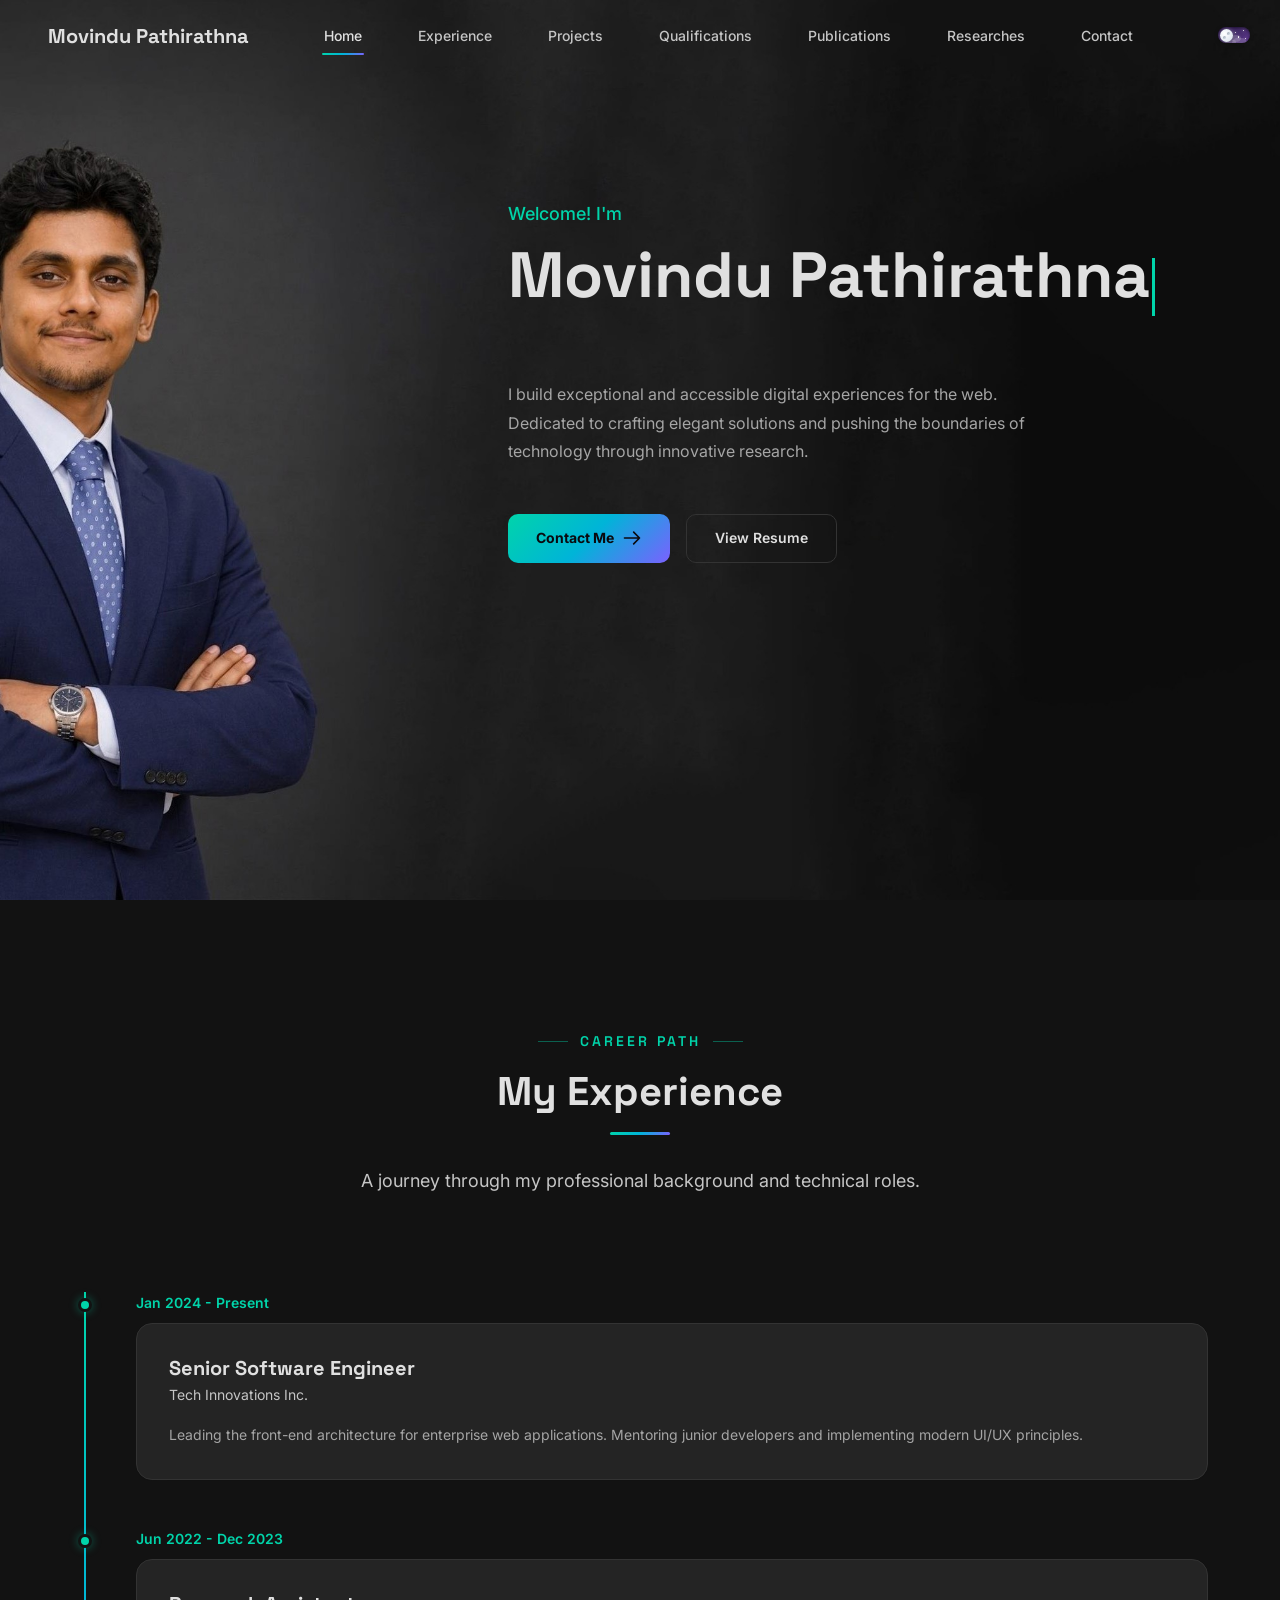
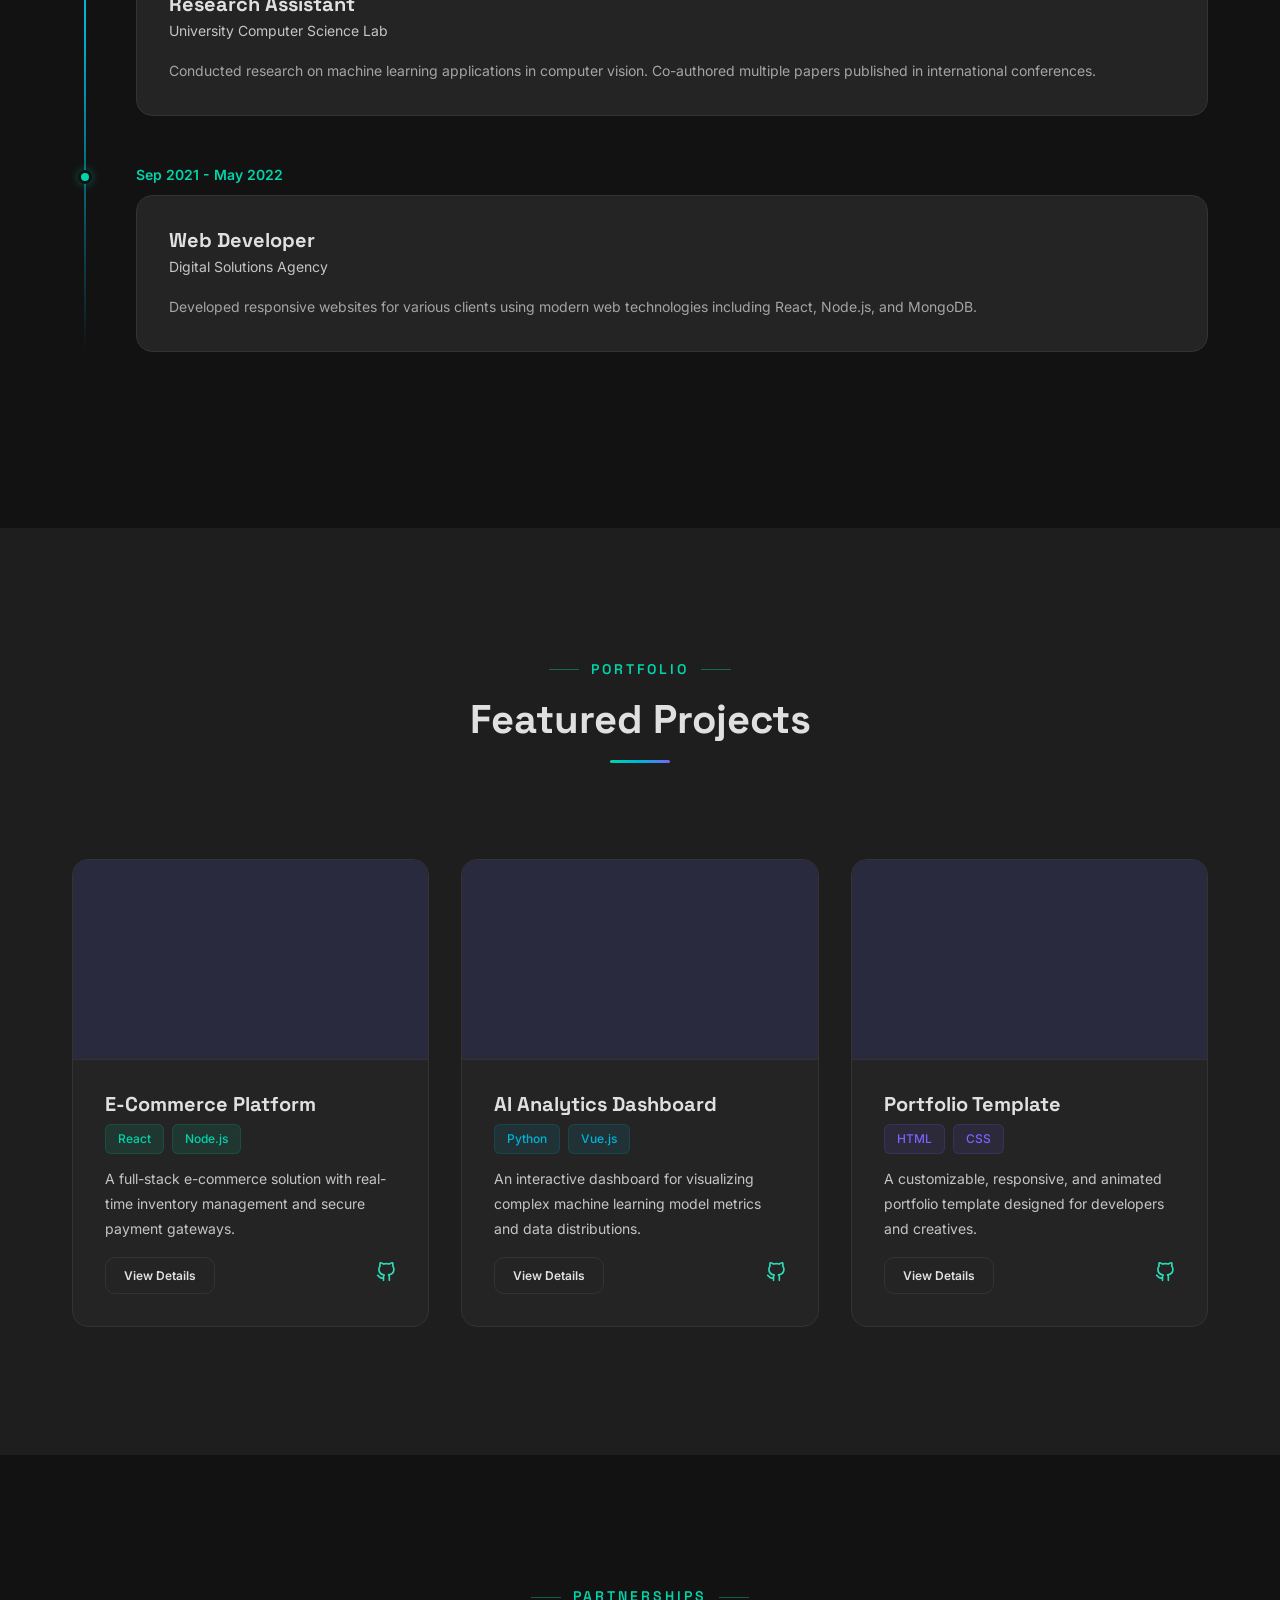
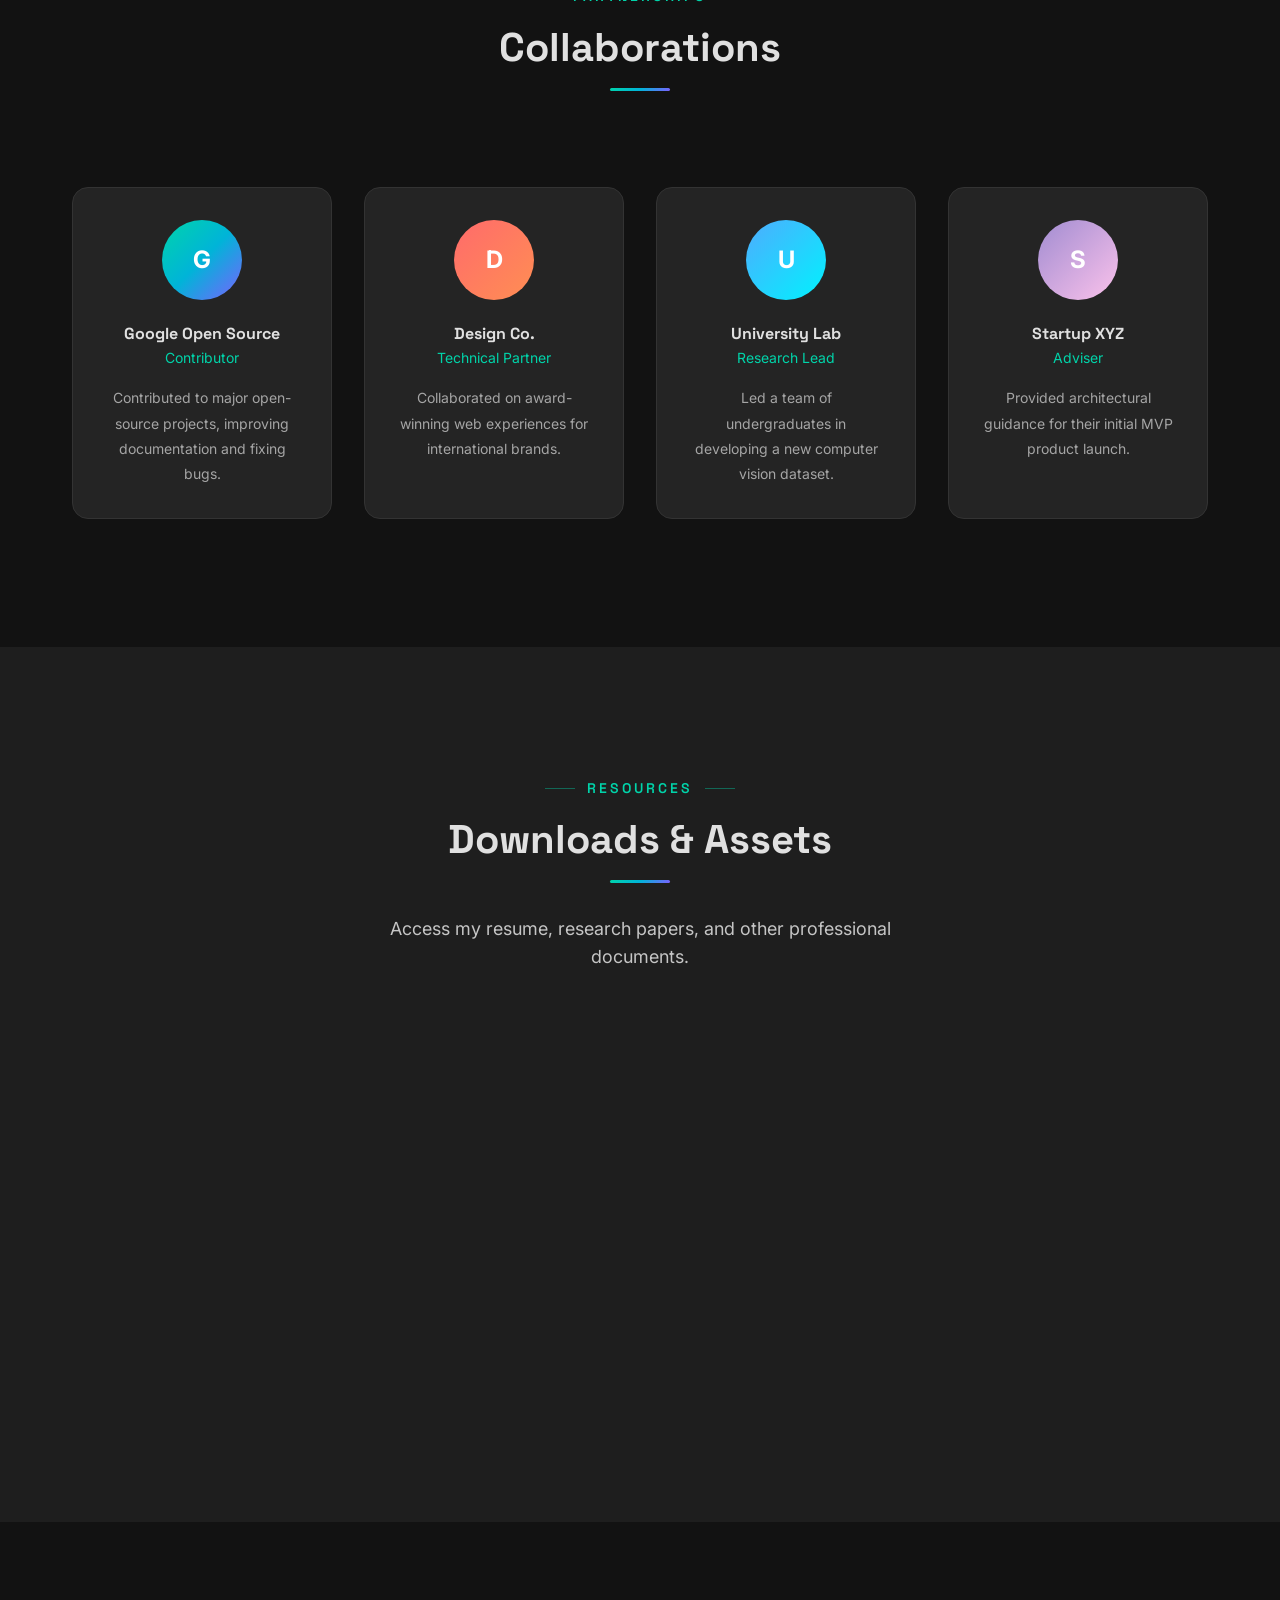
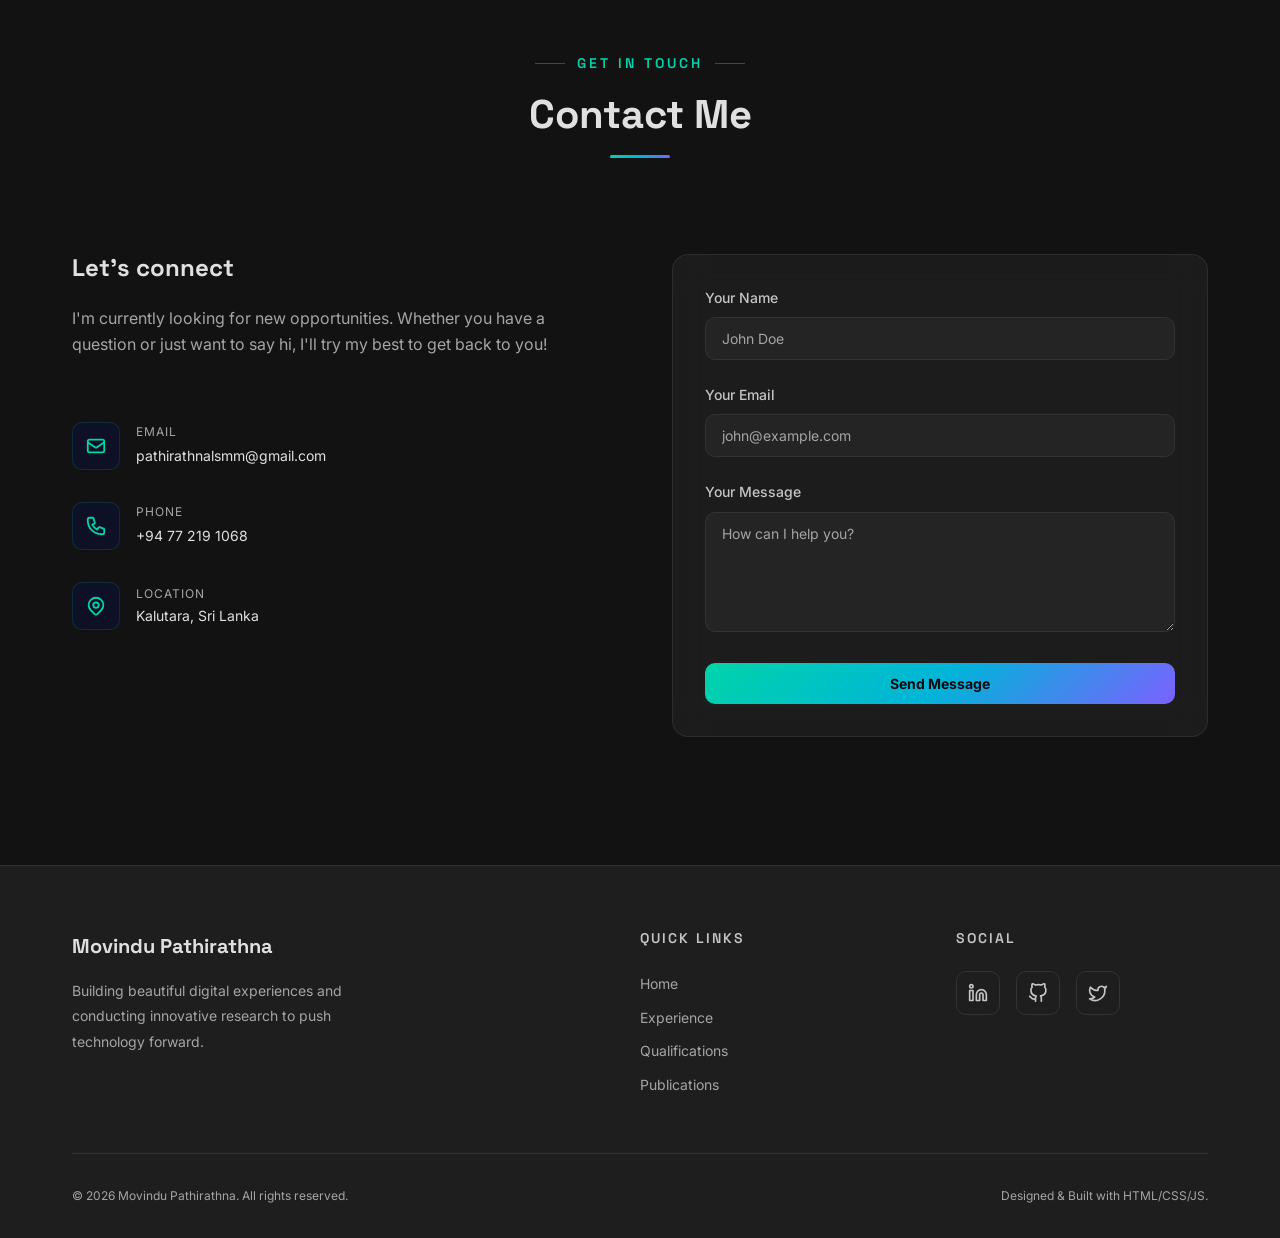
==== commit dfc0b6be: "Add files via upload 2nd commit" ====
--- a/index.html
+++ b/index.html
@@ -33,10 +33,36 @@
                 <a href="#contact" class="nav-link">Contact</a>
             </div>
 
-            <div class="nav-hamburger">
-                <span></span>
-                <span></span>
-                <span></span>
+            <div class="nav-right-controls">
+                <!-- Day / Night Toggle Switch -->
+                <button id="themeToggle" class="theme-toggle-switch" aria-label="Toggle light/dark mode"
+                    title="Toggle light/dark mode">
+                    <span class="switch-track">
+                        <span class="sky-stars">
+                            <span class="star star-1"></span>
+                            <span class="star star-2"></span>
+                            <span class="star star-3"></span>
+                            <span class="star star-4"></span>
+                        </span>
+                        <span class="sky-clouds">
+                            <span class="cloud cloud-1"></span>
+                            <span class="cloud cloud-2"></span>
+                            <span class="cloud cloud-3"></span>
+                        </span>
+                        <span class="switch-thumb">
+                            <span class="moon-craters">
+                                <span class="crater crater-1"></span>
+                                <span class="crater crater-2"></span>
+                            </span>
+                        </span>
+                    </span>
+                </button>
+
+                <div class="nav-hamburger">
+                    <span></span>
+                    <span></span>
+                    <span></span>
+                </div>
             </div>
         </div>
     </nav>
@@ -61,7 +87,7 @@
                     Welcome! I'm
                 </div>
                 <h1 class="hero-name hero-entrance hero-entrance-delay-2">
-                    <span class="typewriter" data-text="Movindu Pathirathna">Movindu<br> Pathirathna</span><span
+                    <span class="typewriter" data-text="Movindu Pathirathna">Movindu Pathirathna</span><span
                         class="cursor"></span>
                 </h1>
                 <h2 class="hero-tagline hero-entrance hero-entrance-delay-3 shimmer-text">
@@ -298,7 +324,8 @@
                         </div>
                         <div>
                             <div class="label">Email</div>
-                            <a href="mailto:hello@movindu.com" class="value slide-underline">hello@movindu.com</a>
+                            <a href="mailto:pathirathnalsmm@gmail.com"
+                                class="value slide-underline">pathirathnalsmm@gmail.com</a>
                         </div>
                     </div>
 
@@ -312,7 +339,7 @@
                         </div>
                         <div>
                             <div class="label">Phone</div>
-                            <a href="tel:+94771234567" class="value slide-underline">+94 77 123 4567</a>
+                            <a href="tel:+94772191068" class="value slide-underline">+94 77 219 1068</a>
                         </div>
                     </div>
 
@@ -328,7 +355,7 @@
                         </div>
                         <div>
                             <div class="label">Location</div>
-                            <div class="value">Colombo, Sri Lanka</div>
+                            <div class="value">Kalutara, Sri Lanka</div>
                         </div>
                     </div>
                 </div>
@@ -360,7 +387,7 @@
         <div class="container">
             <div class="footer-grid">
                 <div class="footer-brand">
-                    <a href="#" class="nav-logo">M<span class="logo-accent">.</span>Pathirathna</a>
+                    <a href="#" class="nav-logo">Movindu Pathirathna</a>
                     <p>Building beautiful digital experiences and conducting innovative research to push technology
                         forward.</p>
                 </div>
--- a/css/style.css
+++ b/css/style.css
@@ -99,6 +99,52 @@
   /* Layout */
   --container-max: 1200px;
   --nav-height: 72px;
+
+  /* Hero image */
+  --hero-bg-image: url('../assets/images/backup/profile black.jpg');
+}
+
+/* ================================================
+   LIGHT MODE OVERRIDES
+   ================================================ */
+body.light-mode {
+  /* Backgrounds — solid light grey */
+  --bg-primary: #d8dde3;
+  --bg-secondary: #cdd3da;
+  --bg-card: #e0e5eb;
+  --bg-card-hover: #d5dbe2;
+  --bg-glass: rgba(216, 221, 227, 0.9);
+  --bg-glass-border: rgba(0, 0, 0, 0.08);
+
+  /* Borders */
+  --border-primary: #000000;
+  --border-hover: #004faf;
+  --border-accent: rgba(0, 4, 73, 0.4);
+
+  /* Accent & Gradient — deep navy blue from reference */
+  --accent-primary: #000c50;
+  --accent-secondary: #001a80;
+  --accent-tertiary: #0a2a9a;
+  --accent-gradient: linear-gradient(135deg, #000820 0%, #001040 50%, #001a5c 100%);
+  --accent-gradient-hover: linear-gradient(135deg, #001030 0%, #001a5e 50%, #002480 100%);
+  --accent-glow: rgba(0, 16, 106, 0.18);
+  --accent-glow-strong: rgba(0, 16, 106, 0.35);
+
+  /* Text — crisp high contrast dark mode inverted */
+  --text-primary: #1f1f1f;
+  --text-secondary: #1d1d1d;
+  --text-muted: #1d1d1d;
+  --text-accent: #000362;
+
+  /* Shadows lightened */
+  --shadow-sm: 0 2px 8px rgba(0, 0, 0, 0.06);
+  --shadow-md: 0 4px 16px rgba(0, 0, 0, 0.08);
+  --shadow-lg: 0 8px 32px rgba(0, 0, 0, 0.12);
+  --shadow-glow: 0 0 20px rgba(0, 16, 106, 0.2);
+  --shadow-glow-strong: 0 0 35px rgba(0, 16, 106, 0.35);
+
+  /* Hero image swap */
+  --hero-bg-image: url('../assets/images/backup/profile white.png');
 }
 
 /* ---------- Reset & Base ---------- */
@@ -291,11 +337,17 @@
   box-shadow: 0 1px 0 var(--bg-glass-border);
 }
 
+body.light-mode .navbar.scrolled {
+  background: rgba(235, 235, 235, 0.88);
+}
+
 .navbar .container {
   display: flex;
   align-items: center;
   justify-content: space-between;
   height: 100%;
+  padding-left: var(--space-sm);
+  /* Push logo closer to left edge */
 }
 
 .nav-logo {
@@ -349,6 +401,212 @@
 .nav-link.active::after {
   width: 60%;
   left: 20%;
+}
+
+/* Nav right controls wrapper */
+.nav-right-controls {
+  display: flex;
+  align-items: center;
+  gap: var(--space-md);
+}
+
+/* Day / Night Switch Toggle (Capsule Design — fixed top-right) */
+.theme-toggle-switch {
+  position: fixed;
+  top: 27px;
+  right: 30px;
+  z-index: var(--z-toast);
+  width: 32px;
+  height: 16px;
+  padding: 0;
+  border: none;
+  background: none;
+  cursor: pointer;
+  outline: none;
+  flex-shrink: 0;
+}
+
+.switch-track {
+  position: absolute;
+  top: 0;
+  left: 0;
+  width: 100%;
+  height: 100%;
+  border-radius: 16px;
+  background: linear-gradient(135deg, #2b1055 0%, #432b68 50%, #5d368e 100%);
+  overflow: hidden;
+  box-shadow: inset 0 1px 3px rgba(0, 0, 0, 0.5), 0 1px 4px rgba(0, 0, 0, 0.25);
+  transition: background 0.4s cubic-bezier(0.4, 0, 0.2, 1), box-shadow 0.4s ease;
+}
+
+body.light-mode .switch-track {
+  background: linear-gradient(135deg, #87ceeb 0%, #a4e0f4 50%, #cbeeef 100%);
+  box-shadow: inset 0 1px 2px rgba(0, 0, 0, 0.15), 0 1px 4px rgba(0, 0, 0, 0.1);
+}
+
+/* Stars in Night Sky */
+.sky-stars {
+  position: absolute;
+  inset: 0;
+  transition: opacity 0.4s ease;
+  opacity: 1;
+}
+
+body.light-mode .sky-stars {
+  opacity: 0;
+}
+
+.star {
+  position: absolute;
+  background: #ffffff;
+  border-radius: 50%;
+  box-shadow: 0 0 3px #ffffff;
+}
+
+.star-1 {
+  top: 3px;
+  right: 6px;
+  width: 1px;
+  height: 1px;
+}
+
+.star-2 {
+  top: 9px;
+  right: 11px;
+  width: 1.5px;
+  height: 1.5px;
+}
+
+.star-3 {
+  top: 5px;
+  right: 14px;
+  width: 1px;
+  height: 1px;
+}
+
+.star-4 {
+  top: 11px;
+  right: 4px;
+  width: 1px;
+  height: 1px;
+}
+
+/* Clouds (Night and Day) */
+.sky-clouds {
+  position: absolute;
+  inset: 0;
+  transition: opacity 0.4s ease, transform 0.4s ease;
+  opacity: 0.7;
+}
+
+.cloud {
+  position: absolute;
+  background: rgba(255, 255, 255, 0.25);
+  border-radius: 10px;
+}
+
+.cloud-1 {
+  bottom: -1px;
+  right: 3px;
+  width: 15px;
+  height: 6px;
+  border-radius: 5px 5px 0 0;
+}
+
+.cloud-2 {
+  bottom: 1px;
+  right: 9px;
+  width: 10px;
+  height: 7px;
+  border-radius: 50%;
+}
+
+.cloud-3 {
+  bottom: -2px;
+  right: 14px;
+  width: 11px;
+  height: 5px;
+  border-radius: 5px;
+}
+
+/* Fluffy Bright Clouds in Light Mode */
+body.light-mode .cloud-1 {
+  background: #ffffff;
+  width: 18px;
+  height: 8px;
+  right: 9px;
+  bottom: -1px;
+}
+
+body.light-mode .cloud-2 {
+  background: #ffffff;
+  width: 12px;
+  height: 9px;
+  right: 15px;
+  bottom: 0px;
+}
+
+body.light-mode .cloud-3 {
+  background: rgba(255, 255, 255, 0.75);
+  width: 13px;
+  height: 6px;
+  right: 3px;
+  bottom: -1px;
+}
+
+/* Switch Thumb (Moon in Night mode, Sun in Day mode) */
+.switch-thumb {
+  position: absolute;
+  top: 1.5px;
+  left: 1.5px;
+  width: 13px;
+  height: 13px;
+  border-radius: 50%;
+  background: radial-gradient(circle at 35% 35%, #ffffff 0%, #e2e8f0 65%, #cbd5e1 100%);
+  box-shadow: 0 1px 3px rgba(0, 0, 0, 0.35), 0 0 4px rgba(255, 255, 255, 0.5);
+  transition: transform 0.4s cubic-bezier(0.34, 1.56, 0.64, 1), background 0.4s ease, box-shadow 0.4s ease;
+  z-index: 2;
+}
+
+/* Craters on Moon */
+.moon-craters {
+  position: absolute;
+  inset: 0;
+  border-radius: 50%;
+  opacity: 1;
+  transition: opacity 0.3s ease;
+}
+
+.crater {
+  position: absolute;
+  background: #cbd5e1;
+  border-radius: 50%;
+  box-shadow: inset 1px 1px 1px rgba(0, 0, 0, 0.15);
+}
+
+.crater-1 {
+  top: 3px;
+  left: 7px;
+  width: 3px;
+  height: 3px;
+}
+
+.crater-2 {
+  top: 7px;
+  left: 3px;
+  width: 3px;
+  height: 3px;
+}
+
+/* Light Mode — Sliding Sun */
+body.light-mode .switch-thumb {
+  transform: translateX(16px);
+  background: radial-gradient(circle at 35% 35%, #fff579 0%, #ffc837 60%, #ffa800 100%);
+  box-shadow: 0 1px 3px rgba(0, 0, 0, 0.15), 0 0 8px rgba(255, 190, 0, 0.9);
+}
+
+body.light-mode .moon-craters {
+  opacity: 0;
 }
 
 /* Hamburger */
@@ -403,6 +661,10 @@
   transition: opacity var(--transition-base);
 }
 
+body.light-mode .nav-mobile {
+  background: rgba(235, 235, 235, 0.97);
+}
+
 .nav-mobile.open {
   opacity: 1;
   pointer-events: all;
@@ -420,14 +682,15 @@
   padding-top: var(--nav-height);
   position: relative;
   overflow: hidden;
-  background-image: url('../assets/images/profile black.jpg');
+  background-image: var(--hero-bg-image);
   background-size: cover;
   background-position: center top;
   background-repeat: no-repeat;
+  transition: background-image 0.4s ease;
 }
 
 .hero .container {
-  position:relative;
+  position: relative;
   z-index: var(--z-base);
   display: flex;
   align-items: center;
@@ -554,6 +817,12 @@
   color: #0a0a0f;
 }
 
+/* Light mode: navy gradient needs white text */
+body.light-mode .btn-primary,
+body.light-mode .btn-primary:hover {
+  color: #ffffff;
+}
+
 .btn-outline {
   border: 1px solid var(--border-primary);
   color: var(--text-primary);
@@ -821,7 +1090,7 @@
   width: 48px;
   height: 48px;
   border-radius: var(--radius-md);
-  background: rgba(0, 212, 170, 0.1);
+  background: rgba(0, 14, 121, 0.2);
   border: 1px solid rgba(0, 212, 170, 0.15);
   display: flex;
   align-items: center;
@@ -830,10 +1099,7 @@
   transition: all var(--transition-base);
 }
 
-.contact-info-item:hover .contact-icon {
-  background: rgba(0, 212, 170, 0.2);
-  box-shadow: var(--shadow-glow);
-}
+
 
 .contact-icon svg {
   width: 22px;
@@ -1377,7 +1643,7 @@
   justify-content: center;
   font-size: var(--fs-xl);
   font-weight: var(--fw-bold);
-  color: #0a0a0f;
+  color: #ffffff;
 }
 
 .collab-card h4 {
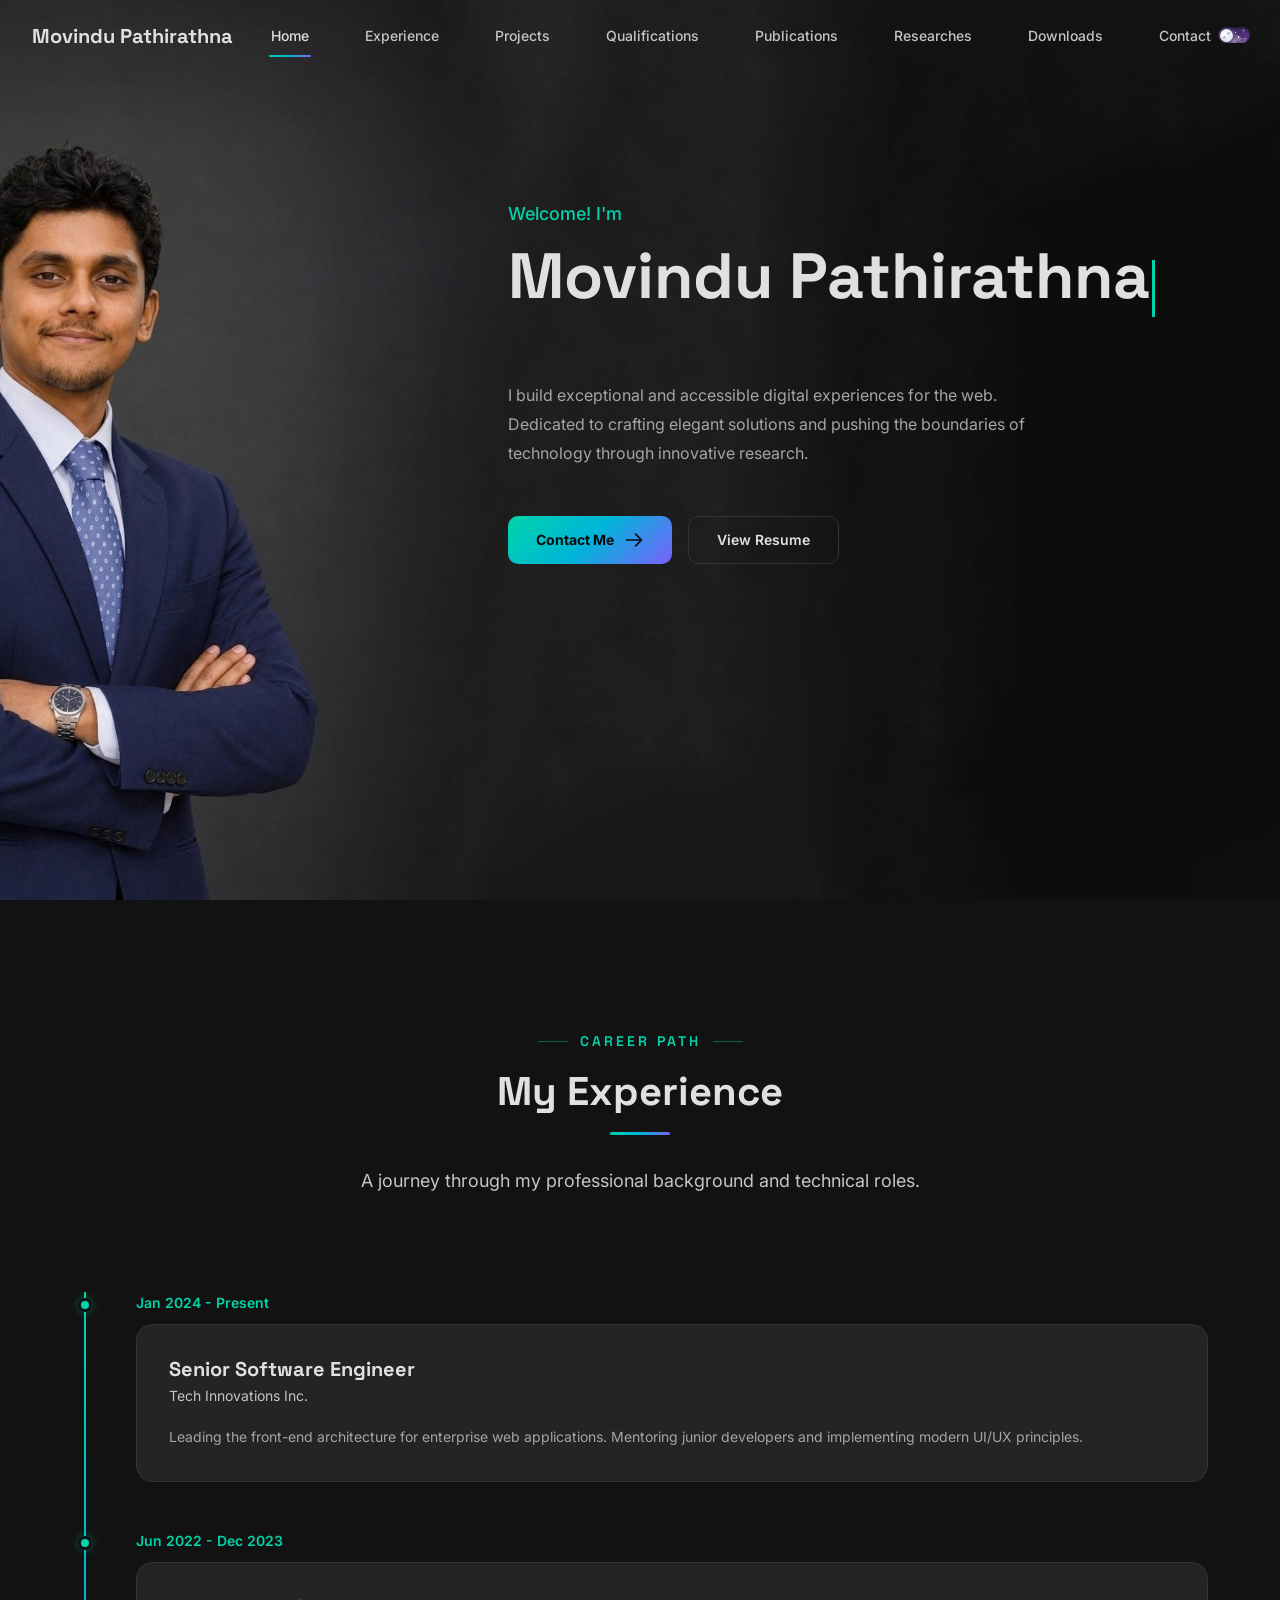
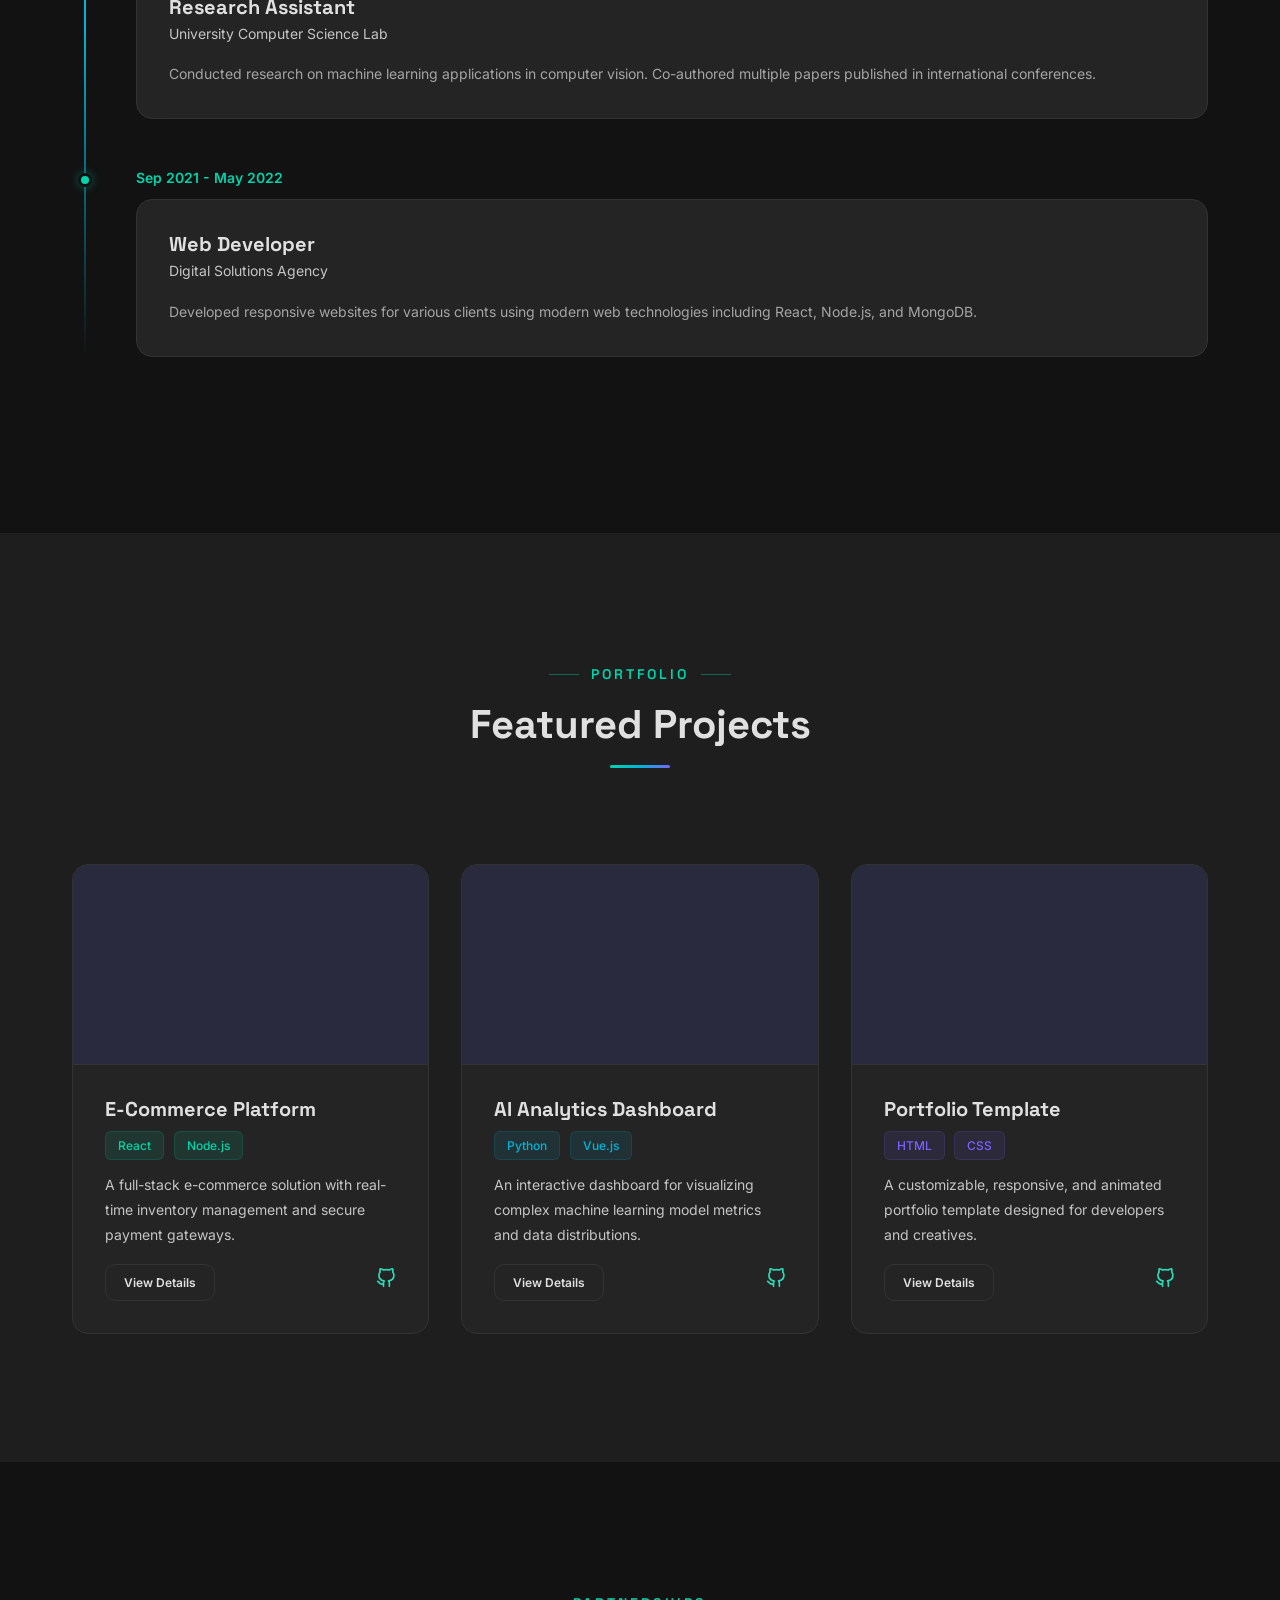
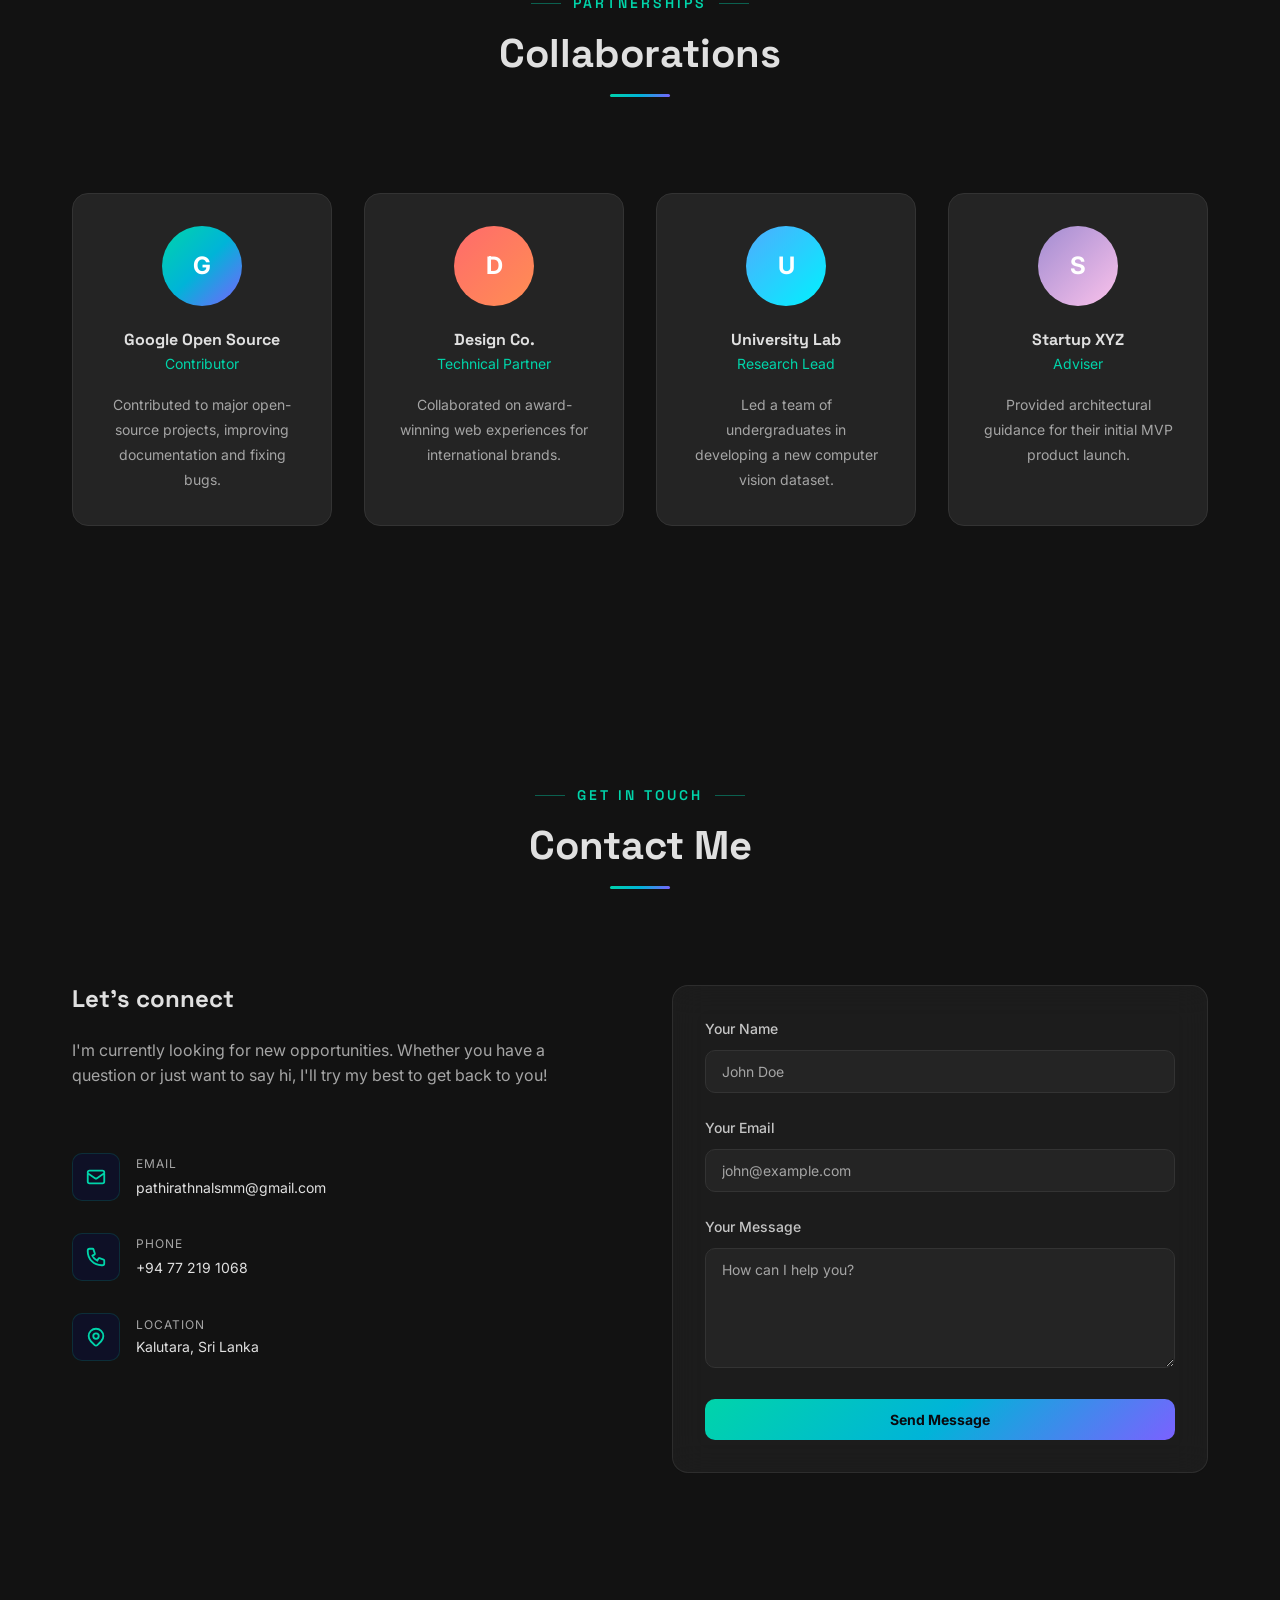
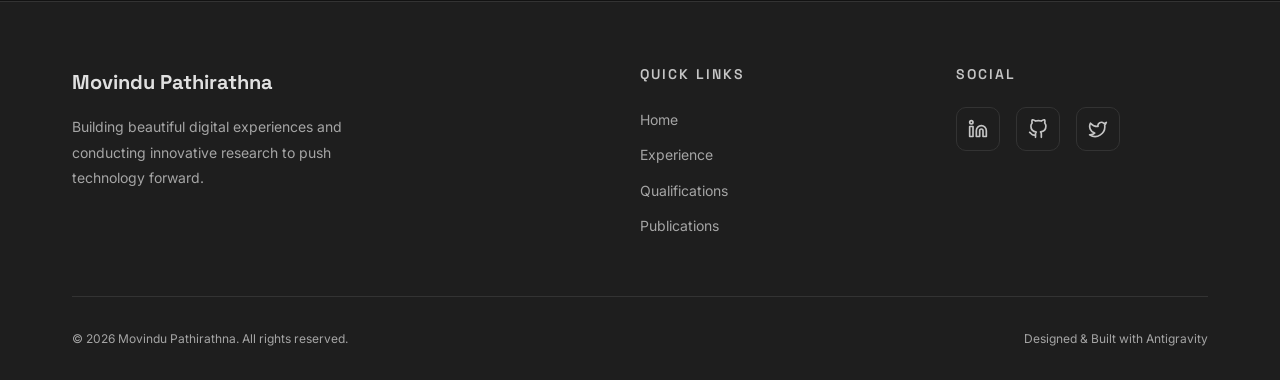
==== commit fcbbfe9c: "Add files via upload 3rd commit" ====
--- a/index.html
+++ b/index.html
@@ -30,6 +30,7 @@
                 <a href="qualifications.html" class="nav-link">Qualifications</a>
                 <a href="publications.html" class="nav-link">Publications</a>
                 <a href="researches.html" class="nav-link">Researches</a>
+                <a href="downloads.html" class="nav-link">Downloads</a>
                 <a href="#contact" class="nav-link">Contact</a>
             </div>
 
@@ -75,6 +76,7 @@
         <a href="qualifications.html" class="nav-link">Qualifications</a>
         <a href="publications.html" class="nav-link">Publications</a>
         <a href="researches.html" class="nav-link">Researches</a>
+        <a href="downloads.html" class="nav-link">Downloads</a>
         <a href="#contact" class="nav-link">Contact</a>
     </div>
 
@@ -106,7 +108,7 @@
                                 d="M14 5l7 7m0 0l-7 7m7-7H3" />
                         </svg>
                     </a>
-                    <a href="#downloads" class="btn btn-outline">
+                    <a href="downloads.html" class="btn btn-outline">
                         View Resume
                     </a>
                 </div>
@@ -131,8 +133,7 @@
                     <div class="timeline-card glass-card">
                         <h3>Senior Software Engineer</h3>
                         <div class="subtitle">Tech Innovations Inc.</div>
-                        <p>Leading the front-end architecture for enterprise web applications. Mentoring junior
-                            developers and implementing modern UI/UX principles.</p>
+                        <p>Leading the front-end architecture for enterprise web applications. Mentoring junior developers and implementing modern UI/UX principles.</p>
                     </div>
                 </div>
 
@@ -142,8 +143,7 @@
                     <div class="timeline-card glass-card">
                         <h3>Research Assistant</h3>
                         <div class="subtitle">University Computer Science Lab</div>
-                        <p>Conducted research on machine learning applications in computer vision. Co-authored multiple
-                            papers published in international conferences.</p>
+                        <p>Conducted research on machine learning applications in computer vision. Co-authored multiple papers published in international conferences.</p>
                     </div>
                 </div>
 
@@ -153,8 +153,7 @@
                     <div class="timeline-card glass-card">
                         <h3>Web Developer</h3>
                         <div class="subtitle">Digital Solutions Agency</div>
-                        <p>Developed responsive websites for various clients using modern web technologies including
-                            React, Node.js, and MongoDB.</p>
+                        <p>Developed responsive websites for various clients using modern web technologies including React, Node.js, and MongoDB.</p>
                     </div>
                 </div>
             </div>
@@ -179,17 +178,10 @@
                             <span class="tag">React</span>
                             <span class="tag">Node.js</span>
                         </div>
-                        <p>A full-stack e-commerce solution with real-time inventory management and secure payment
-                            gateways.</p>
+                        <p>A full-stack e-commerce solution with real-time inventory management and secure payment gateways.</p>
                         <div class="project-card-footer">
                             <a href="#" class="btn btn-sm btn-outline">View Details</a>
-                            <a href="#" class="text-accent" title="GitHub"><svg xmlns="http://www.w3.org/2000/svg"
-                                    width="20" height="20" viewBox="0 0 24 24" fill="none" stroke="currentColor"
-                                    stroke-width="2" stroke-linecap="round" stroke-linejoin="round">
-                                    <path
-                                        d="M9 19c-5 1.5-5-2.5-7-3m14 6v-3.87a3.37 3.37 0 0 0-.94-2.61c3.14-.35 6.44-1.54 6.44-7A5.44 5.44 0 0 0 20 4.77 5.07 5.07 0 0 0 19.91 1S18.73.65 16 2.48a13.38 13.38 0 0 0-7 0C6.27.65 5.09 1 5.09 1A5.07 5.07 0 0 0 5 4.77a5.44 5.44 0 0 0-1.5 3.78c0 5.42 3.3 6.61 6.44 7A3.37 3.37 0 0 0 9 18.13V22">
-                                    </path>
-                                </svg></a>
+                            <a href="#" class="text-accent" title="GitHub"><svg xmlns="http://www.w3.org/2000/svg" width="20" height="20" viewBox="0 0 24 24" fill="none" stroke="currentColor" stroke-width="2" stroke-linecap="round" stroke-linejoin="round"><path d="M9 19c-5 1.5-5-2.5-7-3m14 6v-3.87a3.37 3.37 0 0 0-.94-2.61c3.14-.35 6.44-1.54 6.44-7A5.44 5.44 0 0 0 20 4.77 5.07 5.07 0 0 0 19.91 1S18.73.65 16 2.48a13.38 13.38 0 0 0-7 0C6.27.65 5.09 1 5.09 1A5.07 5.07 0 0 0 5 4.77a5.44 5.44 0 0 0-1.5 3.78c0 5.42 3.3 6.61 6.44 7A3.37 3.37 0 0 0 9 18.13V22"></path></svg></a>
                         </div>
                     </div>
                 </div>
@@ -202,17 +194,10 @@
                             <span class="tag tag-secondary">Python</span>
                             <span class="tag tag-secondary">Vue.js</span>
                         </div>
-                        <p>An interactive dashboard for visualizing complex machine learning model metrics and data
-                            distributions.</p>
+                        <p>An interactive dashboard for visualizing complex machine learning model metrics and data distributions.</p>
                         <div class="project-card-footer">
                             <a href="#" class="btn btn-sm btn-outline">View Details</a>
-                            <a href="#" class="text-accent" title="GitHub"><svg xmlns="http://www.w3.org/2000/svg"
-                                    width="20" height="20" viewBox="0 0 24 24" fill="none" stroke="currentColor"
-                                    stroke-width="2" stroke-linecap="round" stroke-linejoin="round">
-                                    <path
-                                        d="M9 19c-5 1.5-5-2.5-7-3m14 6v-3.87a3.37 3.37 0 0 0-.94-2.61c3.14-.35 6.44-1.54 6.44-7A5.44 5.44 0 0 0 20 4.77 5.07 5.07 0 0 0 19.91 1S18.73.65 16 2.48a13.38 13.38 0 0 0-7 0C6.27.65 5.09 1 5.09 1A5.07 5.07 0 0 0 5 4.77a5.44 5.44 0 0 0-1.5 3.78c0 5.42 3.3 6.61 6.44 7A3.37 3.37 0 0 0 9 18.13V22">
-                                    </path>
-                                </svg></a>
+                            <a href="#" class="text-accent" title="GitHub"><svg xmlns="http://www.w3.org/2000/svg" width="20" height="20" viewBox="0 0 24 24" fill="none" stroke="currentColor" stroke-width="2" stroke-linecap="round" stroke-linejoin="round"><path d="M9 19c-5 1.5-5-2.5-7-3m14 6v-3.87a3.37 3.37 0 0 0-.94-2.61c3.14-.35 6.44-1.54 6.44-7A5.44 5.44 0 0 0 20 4.77 5.07 5.07 0 0 0 19.91 1S18.73.65 16 2.48a13.38 13.38 0 0 0-7 0C6.27.65 5.09 1 5.09 1A5.07 5.07 0 0 0 5 4.77a5.44 5.44 0 0 0-1.5 3.78c0 5.42 3.3 6.61 6.44 7A3.37 3.37 0 0 0 9 18.13V22"></path></svg></a>
                         </div>
                     </div>
                 </div>
@@ -225,17 +210,10 @@
                             <span class="tag tag-tertiary">HTML</span>
                             <span class="tag tag-tertiary">CSS</span>
                         </div>
-                        <p>A customizable, responsive, and animated portfolio template designed for developers and
-                            creatives.</p>
+                        <p>A customizable, responsive, and animated portfolio template designed for developers and creatives.</p>
                         <div class="project-card-footer">
                             <a href="#" class="btn btn-sm btn-outline">View Details</a>
-                            <a href="#" class="text-accent" title="GitHub"><svg xmlns="http://www.w3.org/2000/svg"
-                                    width="20" height="20" viewBox="0 0 24 24" fill="none" stroke="currentColor"
-                                    stroke-width="2" stroke-linecap="round" stroke-linejoin="round">
-                                    <path
-                                        d="M9 19c-5 1.5-5-2.5-7-3m14 6v-3.87a3.37 3.37 0 0 0-.94-2.61c3.14-.35 6.44-1.54 6.44-7A5.44 5.44 0 0 0 20 4.77 5.07 5.07 0 0 0 19.91 1S18.73.65 16 2.48a13.38 13.38 0 0 0-7 0C6.27.65 5.09 1 5.09 1A5.07 5.07 0 0 0 5 4.77a5.44 5.44 0 0 0-1.5 3.78c0 5.42 3.3 6.61 6.44 7A3.37 3.37 0 0 0 9 18.13V22">
-                                    </path>
-                                </svg></a>
+                            <a href="#" class="text-accent" title="GitHub"><svg xmlns="http://www.w3.org/2000/svg" width="20" height="20" viewBox="0 0 24 24" fill="none" stroke="currentColor" stroke-width="2" stroke-linecap="round" stroke-linejoin="round"><path d="M9 19c-5 1.5-5-2.5-7-3m14 6v-3.87a3.37 3.37 0 0 0-.94-2.61c3.14-.35 6.44-1.54 6.44-7A5.44 5.44 0 0 0 20 4.77 5.07 5.07 0 0 0 19.91 1S18.73.65 16 2.48a13.38 13.38 0 0 0-7 0C6.27.65 5.09 1 5.09 1A5.07 5.07 0 0 0 5 4.77a5.44 5.44 0 0 0-1.5 3.78c0 5.42 3.3 6.61 6.44 7A3.37 3.37 0 0 0 9 18.13V22"></path></svg></a>
                         </div>
                     </div>
                 </div>
@@ -281,21 +259,6 @@
         </div>
     </section>
 
-    <!-- Downloads Section -->
-    <section id="downloads" class="section" style="background: var(--bg-secondary)">
-        <div class="container">
-            <div class="section-header reveal">
-                <span class="section-label">Resources</span>
-                <h2 class="section-title">Downloads & Assets</h2>
-                <div class="section-divider"></div>
-                <p class="section-subtitle">Access my resume, research papers, and other professional documents.</p>
-            </div>
-
-            <div class="downloads-grid" id="downloads-list">
-                <!-- Populated by JS -->
-            </div>
-        </div>
-    </section>
 
     <!-- Contact Section -->
     <section id="contact" class="section">
@@ -403,7 +366,7 @@
                 <div>
                     <h4>Social</h4>
                     <div class="social-links" style="margin-top: var(--space-sm);">
-                        <a href="#" class="social-link" title="LinkedIn">
+                        <a href="https://www.linkedin.com/in/movindu-pathirathna-48a94b305/" class="social-link" title="LinkedIn" target="_blank" rel="noopener noreferrer">
                             <svg xmlns="http://www.w3.org/2000/svg" width="20" height="20" viewBox="0 0 24 24"
                                 fill="none" stroke="currentColor" stroke-width="2" stroke-linecap="round"
                                 stroke-linejoin="round">
@@ -414,7 +377,7 @@
                                 <circle cx="4" cy="4" r="2"></circle>
                             </svg>
                         </a>
-                        <a href="#" class="social-link" title="GitHub">
+                        <a href="https://github.com/MovinduPathirathna" class="social-link" title="GitHub" target="_blank" rel="noopener noreferrer">
                             <svg xmlns="http://www.w3.org/2000/svg" width="20" height="20" viewBox="0 0 24 24"
                                 fill="none" stroke="currentColor" stroke-width="2" stroke-linecap="round"
                                 stroke-linejoin="round">
@@ -437,7 +400,7 @@
             </div>
             <div class="footer-bottom">
                 <p>&copy; 2026 Movindu Pathirathna. All rights reserved.</p>
-                <p>Designed & Built with HTML/CSS/JS.</p>
+                <p>Designed & Built with Antigravity</p>
             </div>
         </div>
     </footer>
@@ -451,7 +414,6 @@
 
     <!-- Scripts -->
     <script src="js/main.js"></script>
-    <script src="js/downloads.js"></script>
 </body>
 
 </html>
--- a/css/style.css
+++ b/css/style.css
@@ -59,7 +59,7 @@
 
   /* Spacing */
   --space-xs: 0.25rem;
-  --space-sm: 0.5rem;
+  --space-sm: 0.6rem;
   --space-md: 1rem;
   --space-lg: 1.5rem;
   --space-xl: 2rem;
@@ -346,8 +346,9 @@
   align-items: center;
   justify-content: space-between;
   height: 100%;
-  padding-left: var(--space-sm);
-  /* Push logo closer to left edge */
+  max-width: 100%;
+  padding-left: var(--space-xl);
+  padding-right: var(--space-xl);
 }
 
 .nav-logo {
@@ -358,6 +359,7 @@
   display: flex;
   align-items: center;
   gap: var(--space-sm);
+  white-space: nowrap;
 }
 
 .nav-logo .logo-accent {
